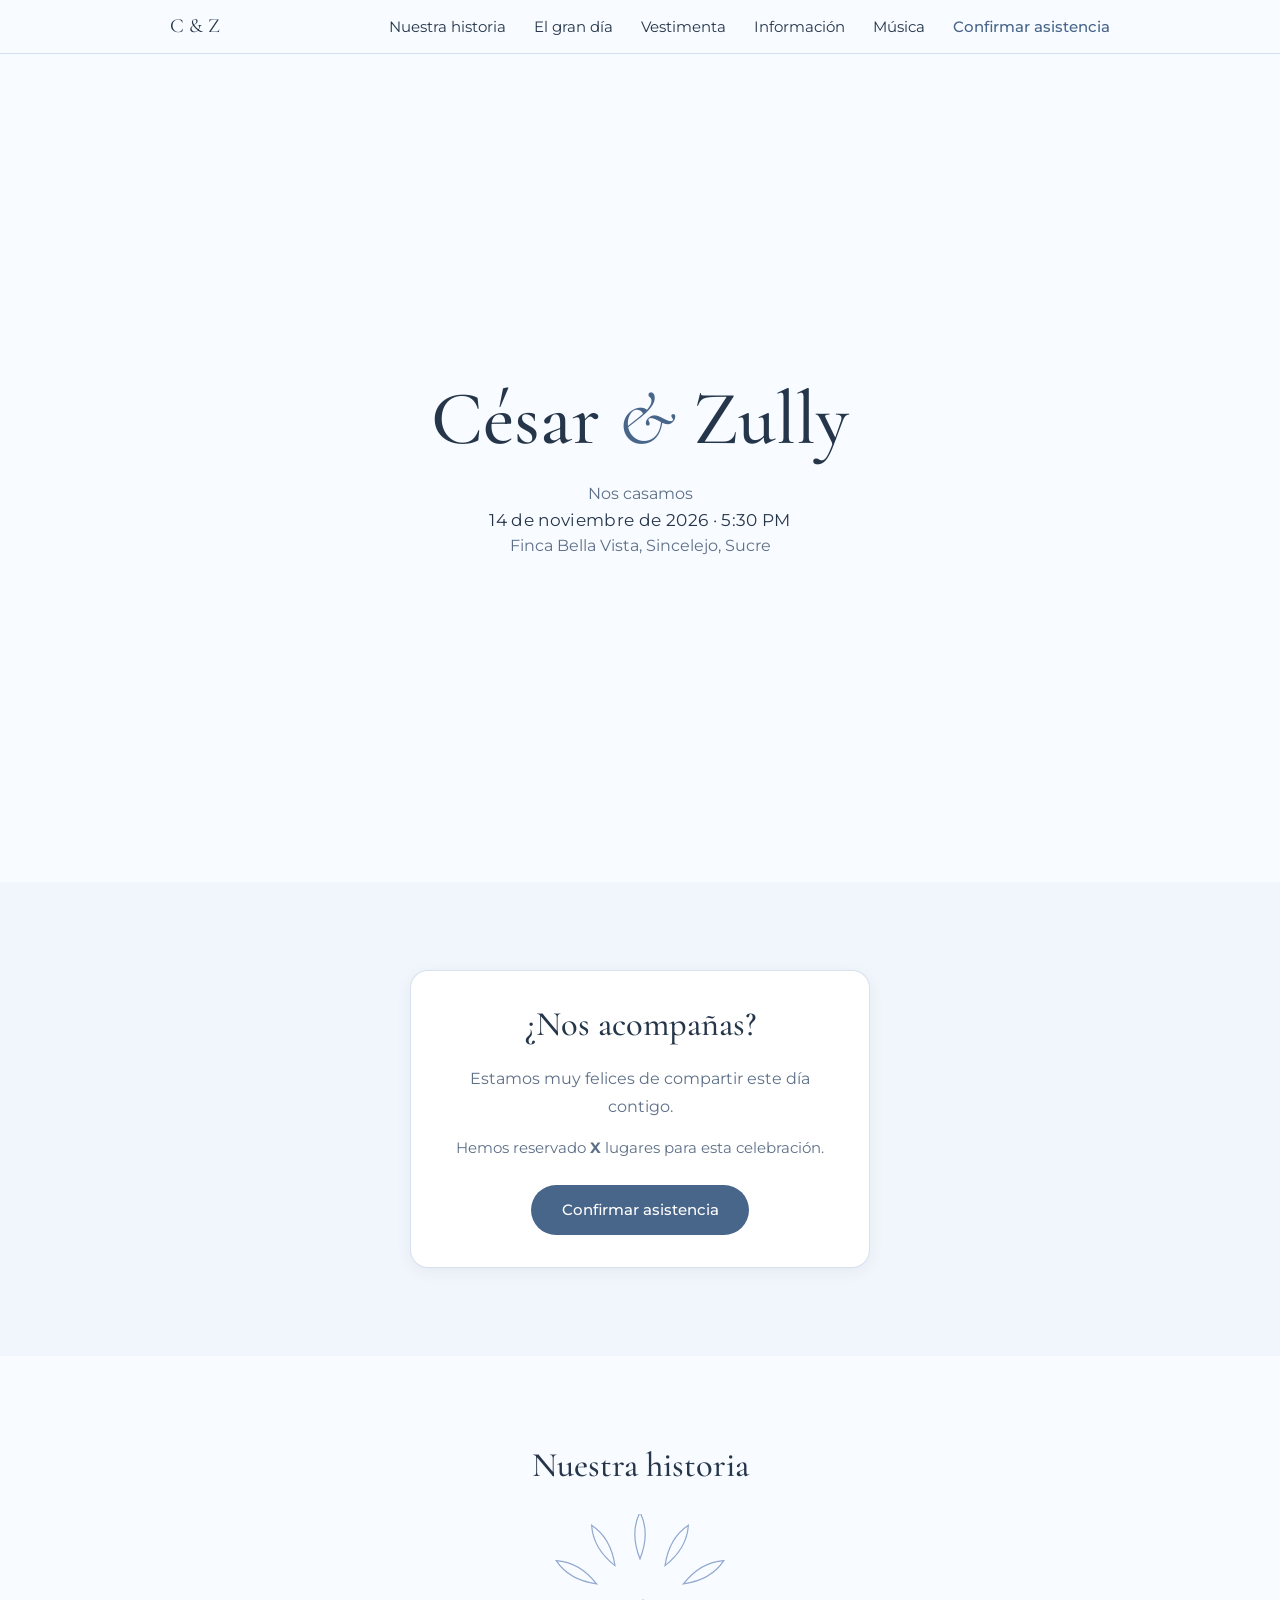
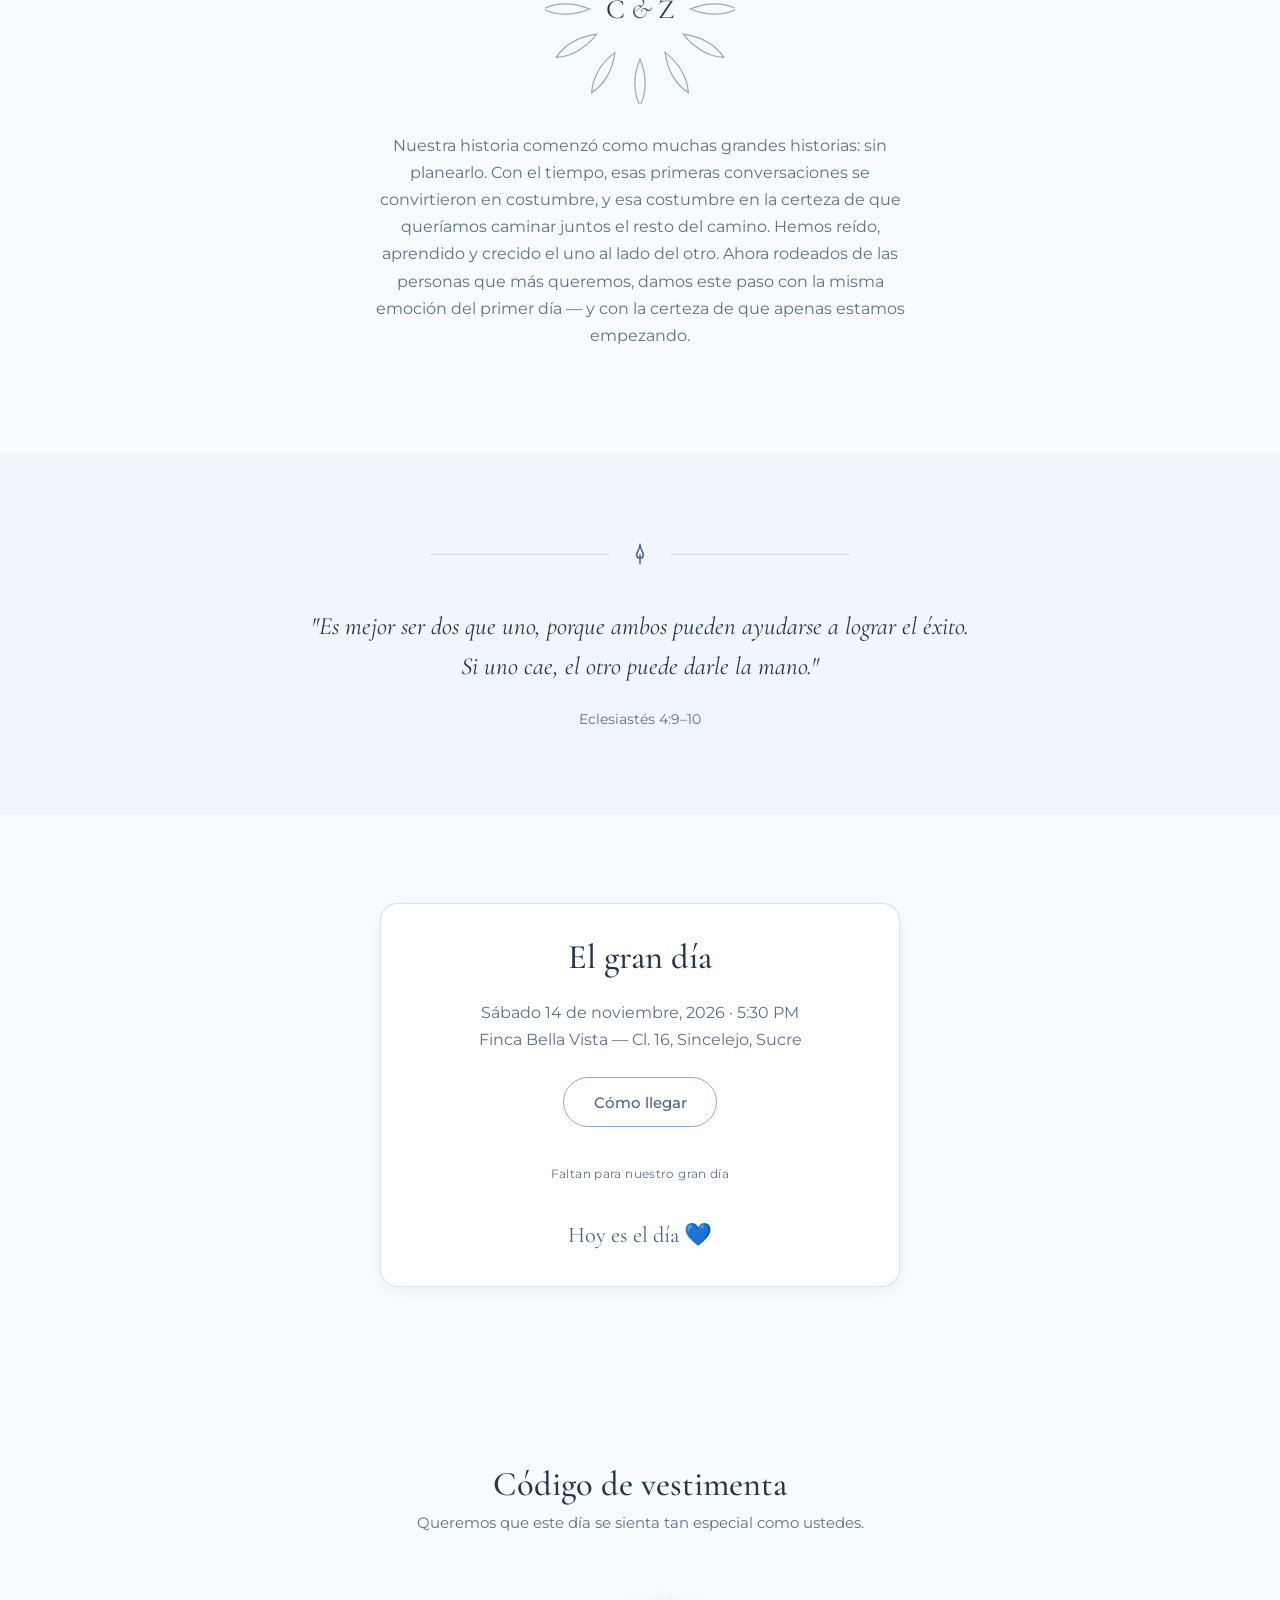
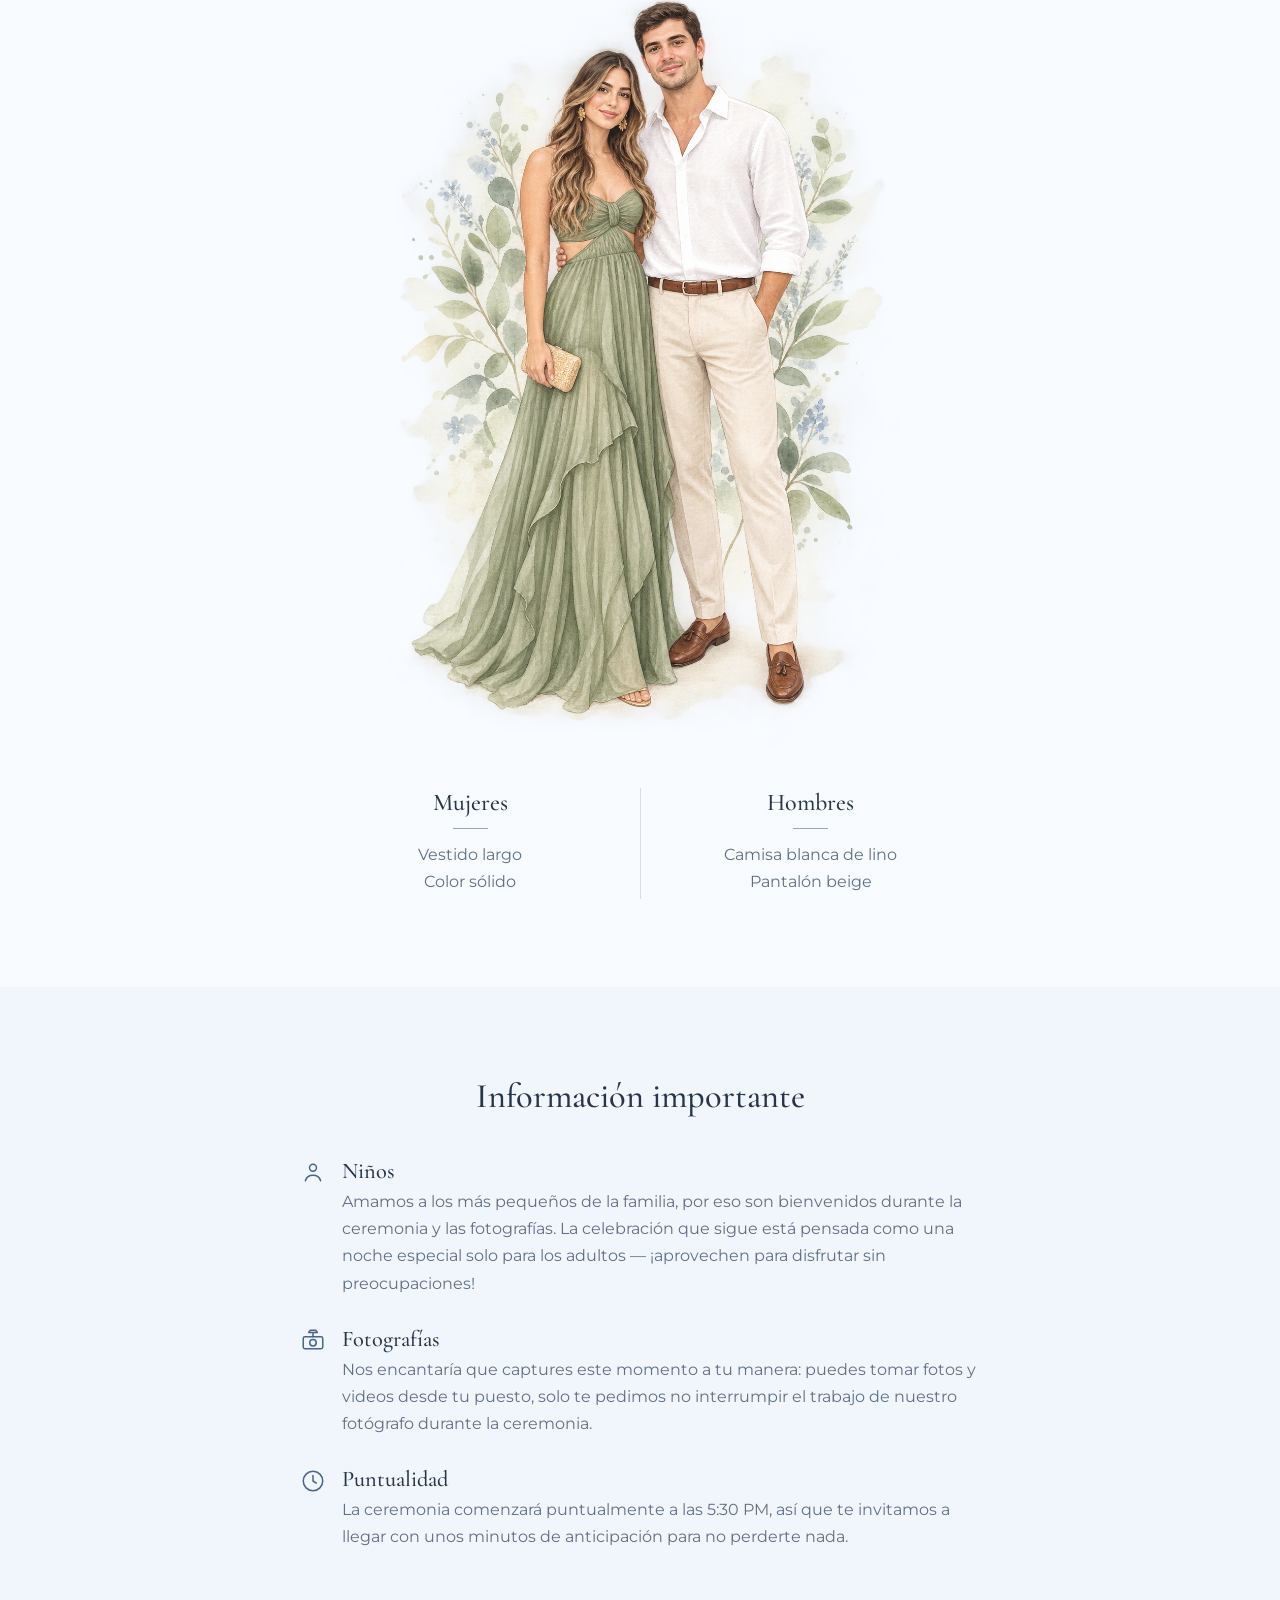
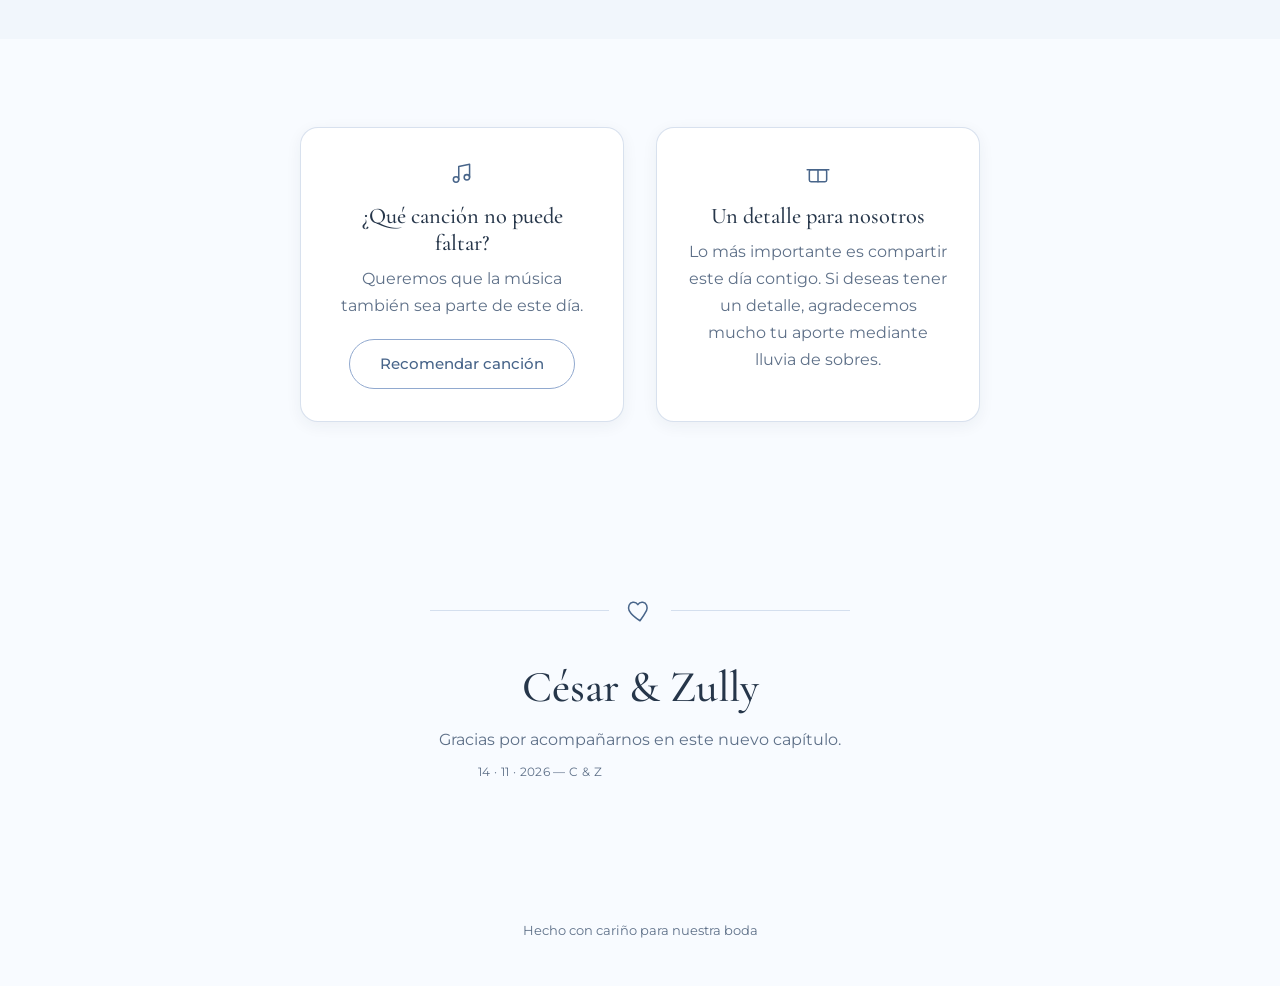
==== index.html @ f97b85f1 "Publica invitación de matrimonio" ====
<!DOCTYPE html>
<html lang="es">
<head>
<meta charset="UTF-8">
<meta name="viewport" content="width=device-width, initial-scale=1.0">
<title>César & Zully — Nuestra boda</title>
<meta name="description" content="Acompáñanos a celebrar nuestra boda el 14 de noviembre de 2026.">
<link rel="preconnect" href="https://fonts.googleapis.com">
<link rel="preconnect" href="https://fonts.gstatic.com" crossorigin>
<link href="https://fonts.googleapis.com/css2?family=Cormorant+Garamond:ital,wght@0,400;0,500;0,600;1,400;1,500&family=Montserrat:wght@300;400;500;600&display=swap" rel="stylesheet">
<style>
/* ============================================
   TOKENS Y COMPONENTES BASE
   (idéntico a css/styles.css del Design System)
   ============================================ */
:root {
  --blue-primary: #91A9CF;
  --blue-light: #A1D2FA;
  --blue-soft: #BAD5F2;
  --background: #F8FBFF;
  --background-alt: #F1F6FC;
  --text-primary: #26364A;
  --text-secondary: #5E7088;
  --white: #FFFFFF;
  --border: rgba(145, 169, 207, 0.35);
  --blue-deep: #48658A;
  --blue-deep-hover: #395171;
  --shadow: 0 10px 30px rgba(38, 54, 74, 0.10);
  --shadow-soft: 0 4px 16px rgba(38, 54, 74, 0.06);
  --radius: 18px;
  --radius-pill: 999px;
  --font-title: "Cormorant Garamond", serif;
  --font-body: "Montserrat", sans-serif;
}

* { box-sizing: border-box; }
html { scroll-behavior: smooth; }
body {
  margin: 0;
  font-family: var(--font-body);
  color: var(--text-primary);
  background: var(--background);
  -webkit-font-smoothing: antialiased;
}

.display-xl {
  font-family: var(--font-title);
  font-weight: 500;
  font-size: clamp(2.75rem, 9vw, 4.75rem);
  line-height: 1.05;
  margin: 0;
}
.display-xl em { font-style: italic; font-weight: 400; color: var(--blue-deep); }

h1, h2, h3 { font-family: var(--font-title); font-weight: 500; color: var(--text-primary); margin: 0 0 0.6em; }
h2 { font-size: clamp(1.6rem, 4vw, 2.15rem); }
h3 { font-size: clamp(1.15rem, 2.5vw, 1.4rem); margin-bottom: 0.4em; }

p { line-height: 1.7; color: var(--text-secondary); max-width: 60ch; }
.center p { margin-left: auto; margin-right: auto; }

.quote { font-family: var(--font-title); font-style: italic; font-size: clamp(1.2rem, 3.4vw, 1.55rem); color: var(--text-primary); line-height: 1.6; }
.label-small { font-family: var(--font-body); font-size: 0.78rem; letter-spacing: 0.03em; color: var(--text-secondary); }

.btn { display: inline-flex; align-items: center; gap: 0.5rem; font-family: var(--font-body); font-weight: 500; font-size: 0.95rem; padding: 0.9rem 1.85rem; border-radius: var(--radius-pill); border: 1px solid transparent; cursor: pointer; text-decoration: none; transition: background .25s ease, color .25s ease, border-color .25s ease, transform .15s ease; }
.btn:active { transform: scale(0.98); }
.btn:focus-visible { outline: 2px solid var(--blue-deep); outline-offset: 3px; }
.btn-primary { background: var(--blue-deep); color: var(--white); }
.btn-primary:hover { background: var(--blue-deep-hover); }
.btn-secondary { background: transparent; color: var(--blue-deep); border-color: var(--blue-primary); }
.btn-secondary:hover { background: var(--background-alt); }
.btn-ghost { background: none; color: var(--text-primary); padding: 0.4rem 0; border-radius: 0; border-bottom: 1px solid var(--border); }
.btn-ghost:hover { border-color: var(--blue-deep); color: var(--blue-deep); }

.card { background: var(--white); border: 1px solid var(--border); border-radius: var(--radius); box-shadow: var(--shadow-soft); padding: 2rem; }

.divider { display: flex; align-items: center; justify-content: center; gap: 1.1rem; margin: 0 auto 2.5rem; color: var(--blue-primary); max-width: 420px; }
.divider::before, .divider::after { content: ""; flex: 1; height: 1px; background: var(--border); }

.icon { width: 26px; height: 26px; stroke: var(--blue-deep); fill: none; stroke-width: 1.4; stroke-linecap: round; stroke-linejoin: round; }

.reveal { opacity: 0; transform: translateY(24px); transition: opacity 0.8s ease, transform 0.8s ease; }
.reveal.visible { opacity: 1; transform: none; }
@media (prefers-reduced-motion: reduce) {
  *, *::before, *::after { animation-duration: 0.01ms !important; transition-duration: 0.01ms !important; }
}

/* ============================================
   LAYOUT GENERAL
   ============================================ */
section { padding: 5.5rem 1.5rem; }
.section-inner { max-width: 680px; margin: 0 auto; }
.center { text-align: center; }
@media (max-width: 600px) {
  section { padding: 3.75rem 1.25rem; }
}
@media (max-width: 859px) {
  body { padding-bottom: 5.25rem; } /* deja espacio para el botón flotante */
}

.placeholder-note {
  display: inline-block;
  margin-top: 1rem;
  font-size: 0.78rem;
  color: var(--blue-deep);
  background: var(--background-alt);
  border: 1px dashed var(--blue-primary);
  border-radius: 8px;
  padding: 0.35rem 0.7rem;
}

/* ============================================
   HEADER / NAV
   ============================================ */
header {
  position: sticky; top: 0; z-index: 50;
  background: rgba(248, 251, 255, 0.88);
  backdrop-filter: blur(8px);
  border-bottom: 1px solid var(--border);
}
.nav-inner {
  max-width: 980px; margin: 0 auto; position: relative;
  display: flex; align-items: center; justify-content: space-between;
  padding: 0.9rem 1.25rem;
}
.nav-brand { font-family: var(--font-title); font-size: 1.25rem; color: var(--text-primary); text-decoration: none; }
.nav-toggle {
  display: inline-flex; background: none; border: none; cursor: pointer;
  padding: 0.4rem; color: var(--text-primary);
}
.nav-toggle svg { width: 24px; height: 24px; }
.nav-links {
  display: none; list-style: none; margin: 0; padding: 1.25rem;
  position: absolute; top: 100%; left: 0; right: 0;
  background: var(--white); border-bottom: 1px solid var(--border); box-shadow: var(--shadow);
  flex-direction: column; gap: 1rem;
}
.nav-links.open { display: flex; }
.nav-links a { color: var(--text-primary); text-decoration: none; font-size: 0.95rem; }
.nav-links a:hover { color: var(--blue-deep); }
.nav-links .nav-rsvp { color: var(--blue-deep); font-weight: 500; }

@media (min-width: 860px) {
  .nav-toggle { display: none; }
  .nav-links {
    display: flex; flex-direction: row; position: static; background: none;
    border: none; box-shadow: none; padding: 0; gap: 1.75rem; align-items: center;
  }
}

/* Botón RSVP flotante — solo móvil */
.floating-rsvp {
  position: fixed; left: 50%; bottom: 1.1rem; transform: translateX(-50%);
  background: var(--blue-deep); color: var(--white); text-decoration: none;
  padding: 0.85rem 1.5rem; border-radius: var(--radius-pill);
  font-size: 0.9rem; font-weight: 500; box-shadow: var(--shadow); z-index: 40;
  white-space: nowrap;
}
@media (min-width: 860px) { .floating-rsvp { display: none; } }

/* ============================================
   01 — HERO
   ============================================ */
#hero {
  min-height: 92svh; display: flex; flex-direction: column;
  align-items: center; justify-content: center; text-align: center; gap: 1.5rem;
}
#hero .hero-meta { display: flex; flex-direction: column; gap: 0.4rem; color: var(--text-secondary); }
#hero .hero-date { font-size: 1.05rem; color: var(--text-primary); letter-spacing: 0.02em; }

/* ============================================
   02 — RSVP
   ============================================ */
#rsvp { background: var(--background-alt); text-align: center; }
#rsvp .card { max-width: 460px; margin: 0 auto; }
#rsvp .seats { font-size: 0.92rem; margin-bottom: 1.5rem; }

/* ============================================
   03 — HISTORIA + VERSÍCULO
   ============================================ */
.historia-center { text-align: center; max-width: 560px; margin: 0 auto; }
.wreath { width: 190px; height: 190px; margin: 0 auto 1.75rem; display: block; }
.wreath path { fill: none; stroke: var(--blue-primary); stroke-width: 1.4; stroke-linecap: round; }
.wreath-initials { font-family: var(--font-title); font-size: 32px; }
.photo-placeholder {
  border: 1px dashed var(--blue-primary); border-radius: var(--radius);
  aspect-ratio: 4 / 5; display: flex; align-items: center; justify-content: center;
  color: var(--text-secondary); font-size: 0.85rem; text-align: center;
  padding: 1.25rem; background: var(--background-alt);
}
#versiculo { text-align: center; background: var(--background-alt); }
#versiculo cite { display: block; margin-top: 1rem; font-style: normal; font-size: 0.85rem; color: var(--text-secondary); }

/* ============================================
   04 — EL GRAN DÍA + COUNTDOWN
   ============================================ */
#gran-dia .card { max-width: 520px; margin: 0 auto; text-align: center; }
#gran-dia .lugar { margin: 0.75rem 0 1.5rem; }
.countdown { display: flex; justify-content: center; gap: 1.1rem; margin-top: 2rem; flex-wrap: wrap; }
.countdown div { display: flex; flex-direction: column; align-items: center; min-width: 58px; }
.countdown .num { font-family: var(--font-title); font-size: 2rem; color: var(--blue-deep); }
.countdown .unit { font-size: 0.68rem; letter-spacing: 0.05em; color: var(--text-secondary); margin-top: 0.15rem; }

/* ================================
   CÓDIGO DE VESTIMENTA
================================ */

.dress-intro {
  max-width: 600px;
  margin: -1rem auto 2rem;
  text-align: center;
  color: var(--text-secondary);
  font-size: 0.95rem;
}

/* Ilustración de la pareja */
.dress-illustration {
  width: 100%;
  max-width: 520px;
  margin: 0 auto 2.5rem;
  text-align: center;
}

.dress-illustration img {
  display: block;
  width: 100%;
  height: auto;
  margin: 0 auto;
}

/* Información de vestimenta */
.dress-grid {
  display: grid;
  grid-template-columns: 1fr 1fr;
  gap: 0;
  max-width: 700px;
  margin: 0 auto;
  text-align: center;
}

.dress-col {
  padding: 0 2rem;
}

.dress-col + .dress-col {
  border-left: 1px solid var(--border);
}

.dress-col h3 {
  margin: 0 0 1rem;
  font-family: var(--font-title);
  font-size: 1.5rem;
  color: var(--text-primary);
}

.dress-col ul {
  list-style: none;
  padding: 0;
  margin: 0;
  color: var(--text-secondary);
}

.dress-col li {
  margin-bottom: 0.5rem;
}

/* Línea decorativa debajo del título */
.dress-col h3::after {
  content: "";
  display: block;
  width: 35px;
  height: 1px;
  background: var(--blue-primary);
  margin: 0.7rem auto 1rem;
}

/* Mobile */
@media (max-width: 599px) {

  .dress-intro {
    font-size: 0.9rem;
    margin-bottom: 1.5rem;
  }

  .dress-illustration {
    width: 75%;
    max-width: 300px;
    margin: 0 auto 2rem;
  }

  .dress-grid {
    grid-template-columns: 1fr;
    gap: 2rem;
  }

  .dress-col {
    padding: 0;
  }

  .dress-col + .dress-col {
    border-left: none;
    border-top: 1px solid var(--border);
    padding-top: 2rem;
  }

}

/* ============================================
   06 — INFORMACIÓN IMPORTANTE
   ============================================ */
.info-list { display: flex; flex-direction: column; gap: 1.75rem; }
.info-item { display: flex; gap: 1rem; align-items: flex-start; text-align: left; }
.info-item .icon { flex-shrink: 0; margin-top: 0.15rem; }
.info-item h3 { margin-bottom: 0.25rem; }
.info-item p { margin: 0; }

/* ============================================
   07 — MÚSICA + LLUVIA DE SOBRES
   ============================================ */
.split { display: grid; gap: 2rem; }
@media (min-width: 700px) { .split { grid-template-columns: 1fr 1fr; } }
.split .card { height: 100%; text-align: center; }

/* ============================================
   08 — MOMENTOS + CIERRE
   ============================================ */
.gallery-grid { display: grid; grid-template-columns: repeat(2, 1fr); gap: 1rem; margin-bottom: 2.5rem; }
.gallery-grid .photo-placeholder { aspect-ratio: 1; }
.closing { text-align: center; }
.closing .display-xl { font-size: clamp(2rem, 7vw, 2.75rem); margin-bottom: 0.75rem; }

footer {
  text-align: center; padding: 2.5rem 1.5rem 3rem;
  color: var(--text-secondary); font-size: 0.8rem;
}
</style>
</head>
<body>

<header>
  <div class="nav-inner">
    <a href="#hero" class="nav-brand">C &amp; Z</a>
    <button class="nav-toggle" id="navToggle" aria-label="Abrir menú" aria-expanded="false" aria-controls="navLinks">
      <svg viewBox="0 0 24 24" fill="none" stroke="currentColor" stroke-width="1.6" stroke-linecap="round"><path d="M4 7h16M4 12h16M4 17h16"/></svg>
    </button>
    <ul class="nav-links" id="navLinks">
      <li><a href="#historia">Nuestra historia</a></li>
      <li><a href="#gran-dia">El gran día</a></li>
      <li><a href="#vestimenta">Vestimenta</a></li>
      <li><a href="#informacion">Información</a></li>
      <li><a href="#musica">Música</a></li>
      <li><a href="#rsvp" class="nav-rsvp">Confirmar asistencia</a></li>
    </ul>
  </div>
</header>

<main>

  <!-- 01 — HERO -->
  <section id="hero" class="reveal">
    <span class="display-xl">César <em>&amp;</em> Zully</span>
    <div class="hero-meta">
      <span>Nos casamos</span>
      <span class="hero-date">14 de noviembre de 2026 · 5:30 PM</span>
      <span>Finca Bella Vista, Sincelejo, Sucre</span>
    </div>
  </section>

  <!-- 02 — RSVP -->
  <section id="rsvp" class="reveal">
    <div class="section-inner card">
      <h2>¿Nos acompañas?</h2>
      <p class="center" style="margin:0 auto 1rem;">Estamos muy felices de compartir este día contigo.</p>
      <p class="seats">Hemos reservado <strong>X</strong> lugares para esta celebración.</p>
      <a href="https://docs.google.com/forms/d/e/1FAIpQLSfNix8wa4HY1BFsxWDJkT_h3bRk5N0mOSIoMMk3ZN9TSIPFig/viewform?usp=publish-editor" class="btn btn-primary">Confirmar asistencia</a>
      <!-- <div><span class="placeholder-note">Placeholder — se conecta al Google Form en la Entrega 3</span></div> -->
    </div>
  </section>

  <!-- 03 — NUESTRA HISTORIA -->
  <section id="historia" class="reveal">
    <div class="section-inner historia-center">
      <h2 class="center" style="margin-bottom:1.75rem;">Nuestra historia</h2>
      <svg class="wreath" viewBox="0 0 220 220" aria-hidden="true">
        <g transform="translate(110,110)">
          <g transform="rotate(0)"><path d="M0,-58 C8,-78 8,-96 0,-112 C-8,-96 -8,-78 0,-58 Z"/></g>
          <g transform="rotate(30)"><path d="M0,-58 C8,-78 8,-96 0,-112 C-8,-96 -8,-78 0,-58 Z"/></g>
          <g transform="rotate(60)"><path d="M0,-58 C8,-78 8,-96 0,-112 C-8,-96 -8,-78 0,-58 Z"/></g>
          <g transform="rotate(90)"><path d="M0,-58 C8,-78 8,-96 0,-112 C-8,-96 -8,-78 0,-58 Z"/></g>
          <g transform="rotate(120)"><path d="M0,-58 C8,-78 8,-96 0,-112 C-8,-96 -8,-78 0,-58 Z"/></g>
          <g transform="rotate(150)"><path d="M0,-58 C8,-78 8,-96 0,-112 C-8,-96 -8,-78 0,-58 Z"/></g>
          <g transform="rotate(180)"><path d="M0,-58 C8,-78 8,-96 0,-112 C-8,-96 -8,-78 0,-58 Z"/></g>
          <g transform="rotate(210)"><path d="M0,-58 C8,-78 8,-96 0,-112 C-8,-96 -8,-78 0,-58 Z"/></g>
          <g transform="rotate(240)"><path d="M0,-58 C8,-78 8,-96 0,-112 C-8,-96 -8,-78 0,-58 Z"/></g>
          <g transform="rotate(270)"><path d="M0,-58 C8,-78 8,-96 0,-112 C-8,-96 -8,-78 0,-58 Z"/></g>
          <g transform="rotate(300)"><path d="M0,-58 C8,-78 8,-96 0,-112 C-8,-96 -8,-78 0,-58 Z"/></g>
          <g transform="rotate(330)"><path d="M0,-58 C8,-78 8,-96 0,-112 C-8,-96 -8,-78 0,-58 Z"/></g>
        </g>
        <text x="110" y="120" text-anchor="middle" class="wreath-initials">
          <tspan fill="var(--text-primary)">C </tspan><tspan font-style="italic" fill="var(--blue-deep)">&amp;</tspan><tspan fill="var(--text-primary)"> Z</tspan>
        </text>
      </svg>
      <p class="center">
        Nuestra historia comenzó como muchas grandes historias: sin planearlo. Con el tiempo,
        esas primeras conversaciones se convirtieron en costumbre, y esa costumbre en la certeza
        de que queríamos caminar juntos el resto del camino. Hemos reído, aprendido y crecido el
        uno al lado del otro. Ahora rodeados de las
        personas que más queremos, damos este paso con la misma emoción del primer día — y con
        la certeza de que apenas estamos empezando.
      </p>
    </div>
  </section>

  <!-- VERSÍCULO -->
  <section id="versiculo" class="reveal">
    <div class="section-inner center">
      <div class="divider">
        <svg width="20" height="20" viewBox="0 0 24 24" class="icon"><path d="M12 3c0 5-3 6-3 10a3 3 0 0 0 6 0c0-4-3-5-3-10Z"/><path d="M12 13v8"/></svg>
      </div>
      <p class="quote">
        "Es mejor ser dos que uno, porque ambos pueden ayudarse a lograr el éxito.
        Si uno cae, el otro puede darle la mano."
      </p>
      <cite>Eclesiastés 4:9–10</cite>
    </div>
  </section>

  <!-- 04 — EL GRAN DÍA + COUNTDOWN -->
  <section id="gran-dia" class="reveal">
    <div class="section-inner card">
      <h2>El gran día</h2>
      <p class="lugar">
        Sábado 14 de noviembre, 2026 · 5:30 PM<br>
        Finca Bella Vista — Cl. 16, Sincelejo, Sucre
      </p>
      <a href="https://maps.app.goo.gl/cRdWnBXuR9BAx29m9" class="btn btn-secondary">Cómo llegar</a>

      <p class="label-small" style="margin-top:2.25rem;">Faltan para nuestro gran día</p>
      <div class="countdown" id="countdown">
        <div><span class="num" id="cd-dias">00</span><span class="unit">Días</span></div>
        <div><span class="num" id="cd-horas">00</span><span class="unit">Horas</span></div>
        <div><span class="num" id="cd-min">00</span><span class="unit">Min</span></div>
        <div><span class="num" id="cd-seg">00</span><span class="unit">Seg</span></div>
      </div>
    </div>
  </section>

  <!-- 05 — CÓDIGO DE VESTIMENTA -->
  <section id="vestimenta" class="reveal">
    <div class="section-inner">

      <h2 class="center">Código de vestimenta</h2>

      <p class="dress-intro">
        Queremos que este día se sienta tan especial como ustedes.
      </p>

      <!-- Ilustración de la pareja -->
      <div class="dress-illustration">
        <img
          src="assets/imagenes/ImageDressCode.png"
          alt="Ilustración de una pareja con el código de vestimenta de la boda"
          loading="lazy"
        >
      </div>

      <!-- Código de vestimenta -->
      <div class="dress-grid">

        <div class="dress-col">
          <h3>Mujeres</h3>
          <ul>
            <li>Vestido largo</li>
            <li>Color sólido</li>
          </ul>
        </div>

        <div class="dress-col">
          <h3>Hombres</h3>
          <ul>
            <li>Camisa blanca de lino</li>
            <li>Pantalón beige</li>
          </ul>
        </div>

      </div>

    </div>
  </section>

  <!-- 06 — INFORMACIÓN IMPORTANTE -->
  <section id="informacion" class="reveal" style="background:var(--background-alt);">
    <div class="section-inner">
      <h2 class="center" style="margin-bottom:2.5rem;">Información importante</h2>
      <div class="info-list">
        <div class="info-item">
          <svg class="icon" viewBox="0 0 24 24"><circle cx="12" cy="8" r="3.2"/><path d="M5 20c1-3.5 4-5 7-5s6 1.5 7 5"/></svg>
          <div>
            <h3>Niños</h3>
            <p>Amamos a los más pequeños de la familia, por eso son bienvenidos durante la ceremonia y las fotografías. La celebración que sigue está pensada como una noche especial solo para los adultos — ¡aprovechen para disfrutar sin preocupaciones!</p>
          </div>
        </div>
        <div class="info-item">
          <svg class="icon" viewBox="0 0 24 24"><rect x="3" y="9" width="18" height="11" rx="1.5"/><path d="M12 9V5m-4 0h8l-1.5-2h-5L8 5Z"/><circle cx="12" cy="14.5" r="3"/></svg>
          <div>
            <h3>Fotografías</h3>
            <p>Nos encantaría que captures este momento a tu manera: puedes tomar fotos y videos desde tu puesto, solo te pedimos no interrumpir el trabajo de nuestro fotógrafo durante la ceremonia.</p>
          </div>
        </div>
        <div class="info-item">
          <svg class="icon" viewBox="0 0 24 24"><circle cx="12" cy="12" r="9"/><path d="M12 7v5l3 2"/></svg>
          <div>
            <h3>Puntualidad</h3>
            <p>La ceremonia comenzará puntualmente a las 5:30 PM, así que te invitamos a llegar con unos minutos de anticipación para no perderte nada.</p>
          </div>
        </div>
      </div>
    </div>
  </section>

  <!-- 07 — MÚSICA + LLUVIA DE SOBRES -->
  <section id="musica" class="reveal">
    <div class="section-inner split">
      <div class="card">
        <svg class="icon" viewBox="0 0 24 24" style="margin-bottom:.75rem;"><path d="M9 18V6l10-2v12"/><circle cx="6.5" cy="18" r="2.5"/><circle cx="16.5" cy="16" r="2.5"/></svg>
        <h3>¿Qué canción no puede faltar?</h3>
        <p style="margin:0 auto 1.25rem;">Queremos que la música también sea parte de este día.</p>
        <a href="https://docs.google.com/forms/d/e/1FAIpQLSe_-us0DN_1ztZHdY3YI7yN1Ve05UmJ7LlWJDHdcIdP1-7qqw/viewform?usp=publish-editor" class="btn btn-secondary">Recomendar canción</a>
      </div>
      <div class="card">
        <svg class="icon" viewBox="0 0 24 24" style="margin-bottom:.75rem;"><rect x="4" y="9" width="16" height="11" rx="1.5"/><path d="M2 9h20M12 9v11"/></svg>
        <h3>Un detalle para nosotros</h3>
        <p style="margin:0 auto;">
          Lo más importante es compartir este día contigo. Si deseas tener un
          detalle, agradecemos mucho tu aporte mediante lluvia de sobres.
        </p>
      </div>
    </div>
  </section>

  <!-- 08 — MOMENTOS + CIERRE -->
  <section id="momentos" class="reveal">
    <div class="section-inner">
      <!-- <h2 class="center" style="margin-bottom:2rem;">Algunos momentos de nosotros</h2>
      <div class="gallery-grid">
        <div class="photo-placeholder">Foto / ilustración 1</div>
        <div class="photo-placeholder">Foto / ilustración 2</div>
      </div> -->
      <div class="divider">
        <svg width="20" height="20" viewBox="0 0 24 24" class="icon"><path d="M12 21s-7.5-4.6-10-9.3C.6 8.1 2 4.5 5.4 4c2-.3 3.7.7 4.6 2.2C10.9 4.7 12.6 3.7 14.6 4c3.4.5 4.8 4.1 3.4 7.7C15.5 16.4 12 21 12 21Z"/></svg>
      </div>
      <div class="closing">
        <span class="display-xl">César &amp; Zully</span>
        <p class="center" style="margin:1rem auto 0;">Gracias por acompañarnos en este nuevo capítulo.</p>
        <p class="label-small" style="margin-top:.5rem;">14 · 11 · 2026 — C &amp; Z</p>
      </div>
    </div>
  </section>

</main>

<footer>Hecho con cariño para nuestra boda</footer>

<a href="#rsvp" class="floating-rsvp">Confirmar asistencia</a>

<script>
  // Menú móvil
  const navToggle = document.getElementById('navToggle');
  const navLinks = document.getElementById('navLinks');
  navToggle.addEventListener('click', () => {
    const isOpen = navLinks.classList.toggle('open');
    navToggle.setAttribute('aria-expanded', isOpen);
  });
  navLinks.querySelectorAll('a').forEach(link => {
    link.addEventListener('click', () => {
      navLinks.classList.remove('open');
      navToggle.setAttribute('aria-expanded', 'false');
    });
  });

  // Animación de aparición
  const observer = new IntersectionObserver((entries) => {
    entries.forEach(entry => {
      if (entry.isIntersecting) {
        entry.target.classList.add('visible');
        observer.unobserve(entry.target);
      }
    });
  }, { threshold: 0.12 });
  document.querySelectorAll('.reveal').forEach(el => observer.observe(el));

  // Cuenta regresiva — 14 nov 2026, 5:30 PM
  const weddingDate = new Date('2026-11-14T17:30:00');
  function updateCountdown() {
    const now = new Date();
    const diff = weddingDate - now;
    const el = document.getElementById('countdown');
    if (diff <= 0) {
      el.innerHTML = '<p style="font-family:var(--font-title); font-size:1.4rem; color:var(--blue-deep); margin:0;">Hoy es el día 💙</p>';
      clearInterval(timer);
      return;
    }
    const dias = Math.floor(diff / (1000 * 60 * 60 * 24));
    const horas = Math.floor((diff / (1000 * 60 * 60)) % 24);
    const min = Math.floor((diff / (1000 * 60)) % 60);
    const seg = Math.floor((diff / 1000) % 60);
    document.getElementById('cd-dias').textContent = String(dias).padStart(2, '0');
    document.getElementById('cd-horas').textContent = String(horas).padStart(2, '0');
    document.getElementById('cd-min').textContent = String(min).padStart(2, '0');
    document.getElementById('cd-seg').textContent = String(seg).padStart(2, '0');
  }
  updateCountdown();
  const timer = setInterval(updateCountdown, 1000);
</script>

</body>
</html>
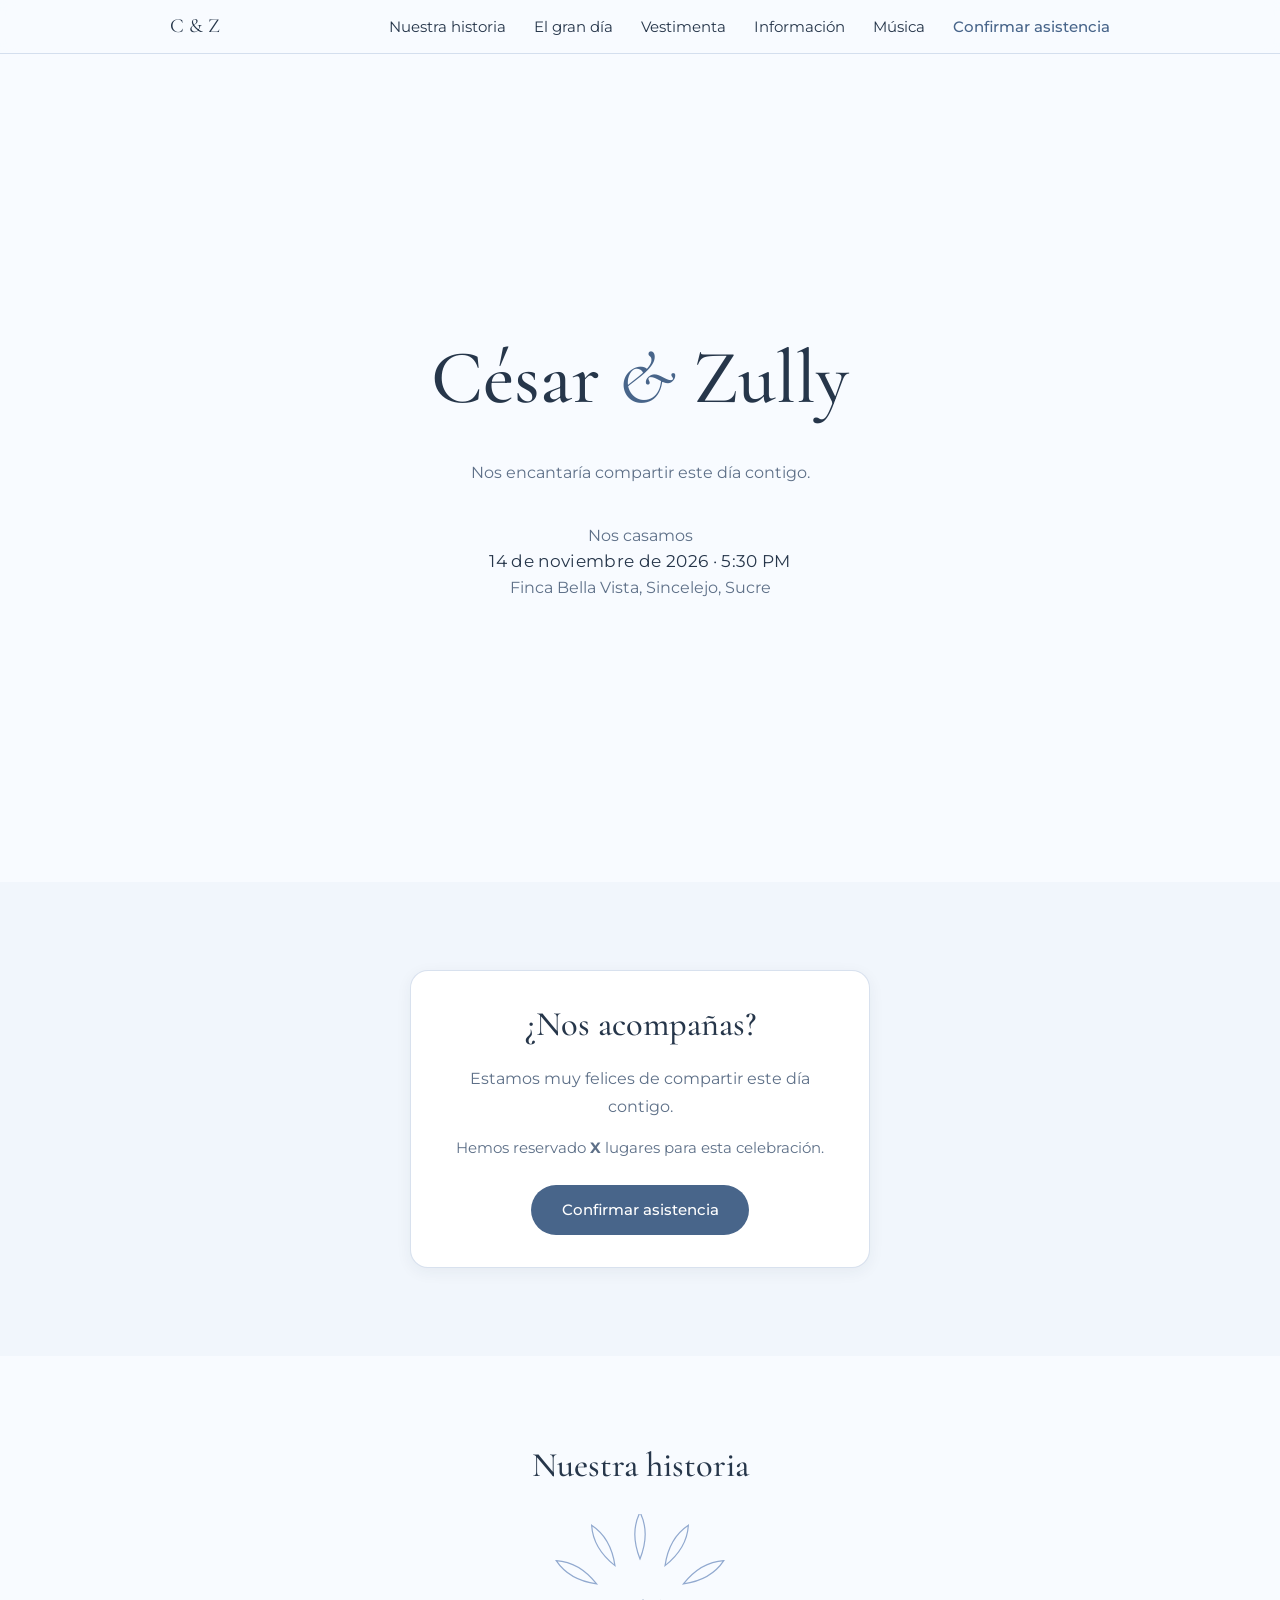
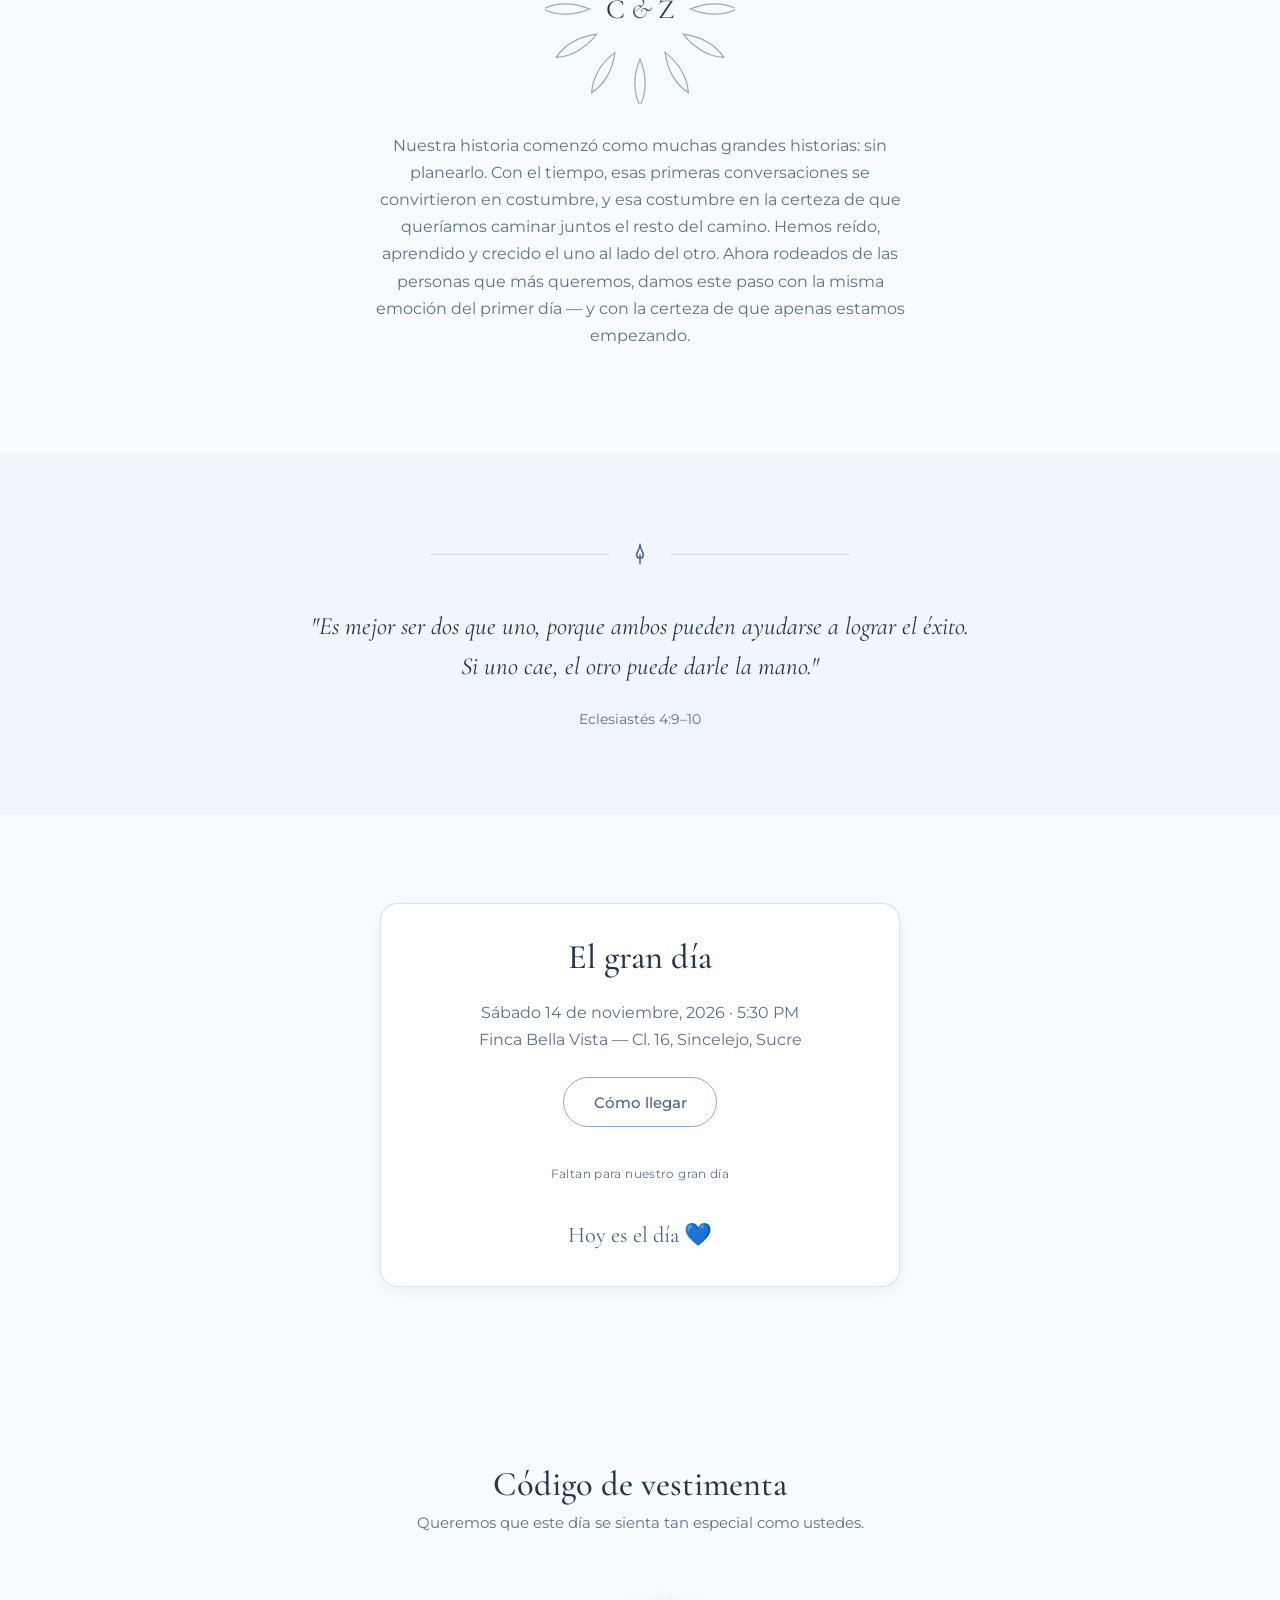
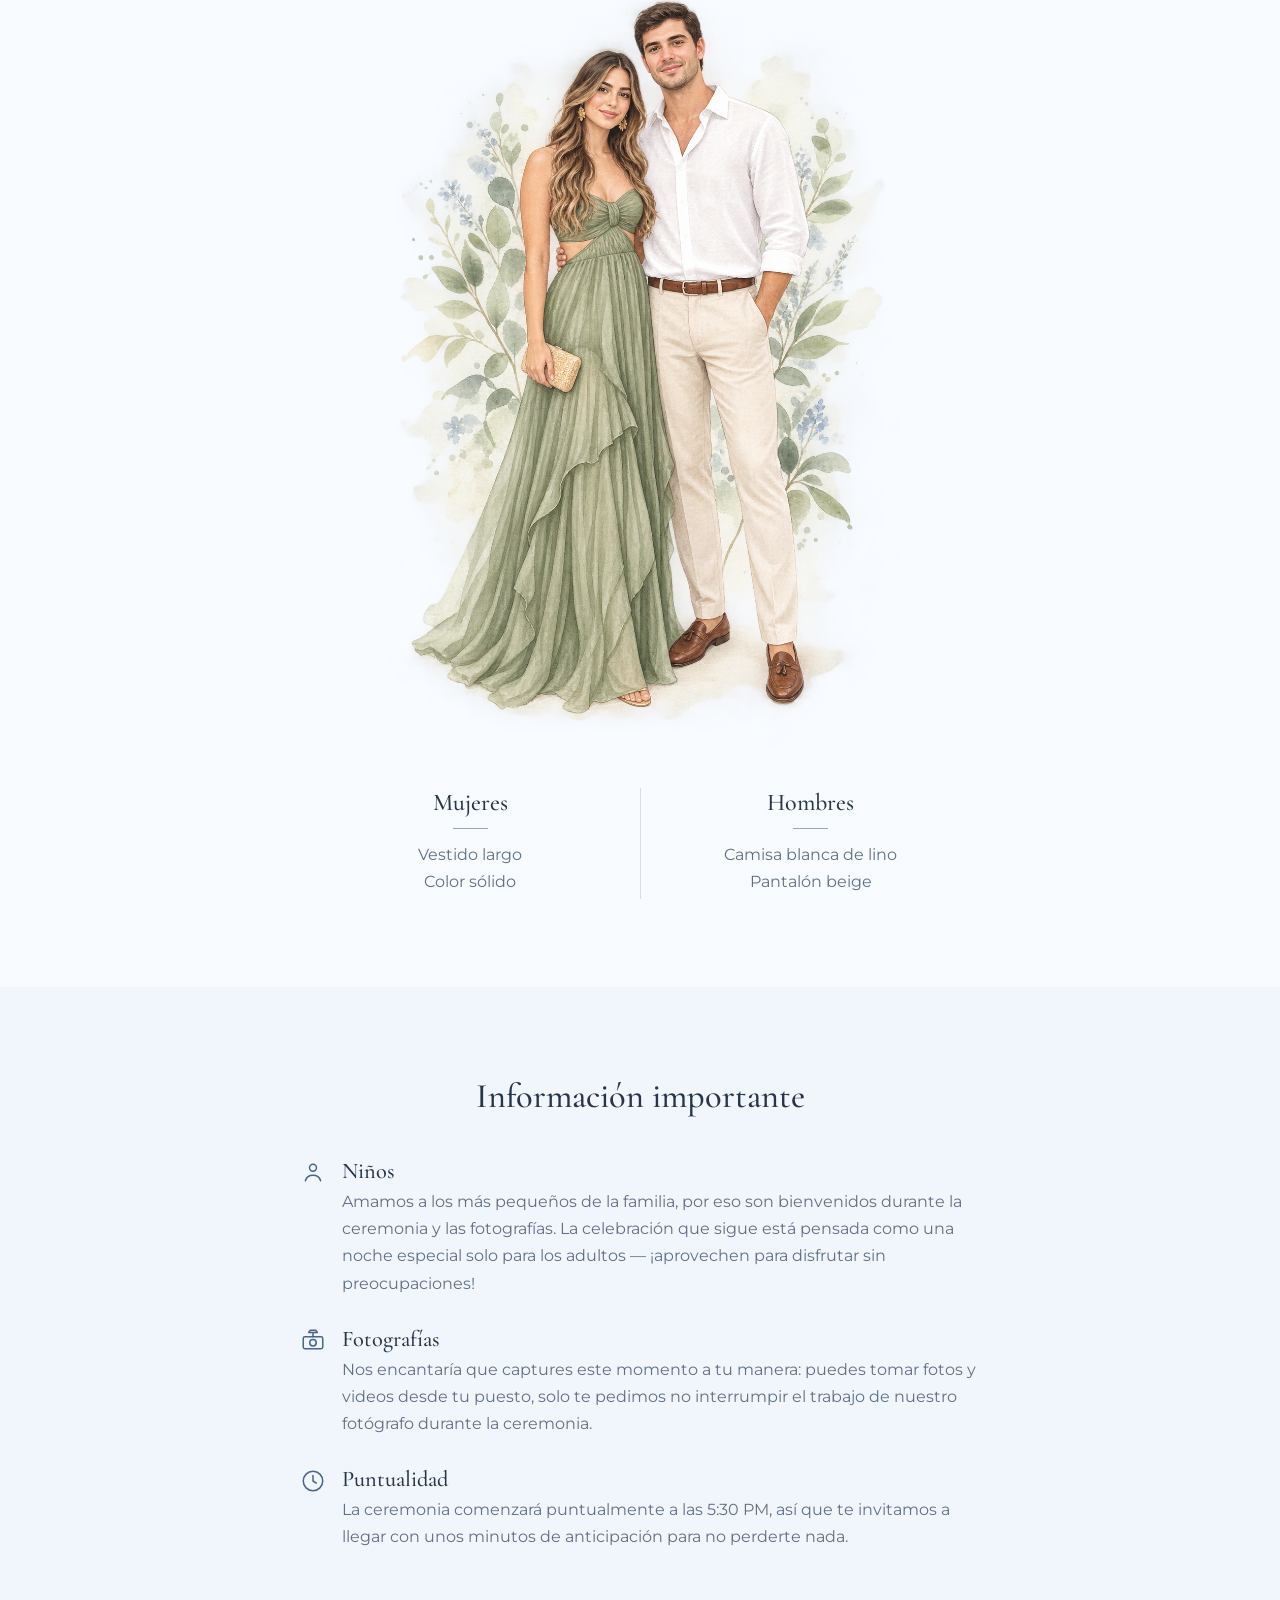
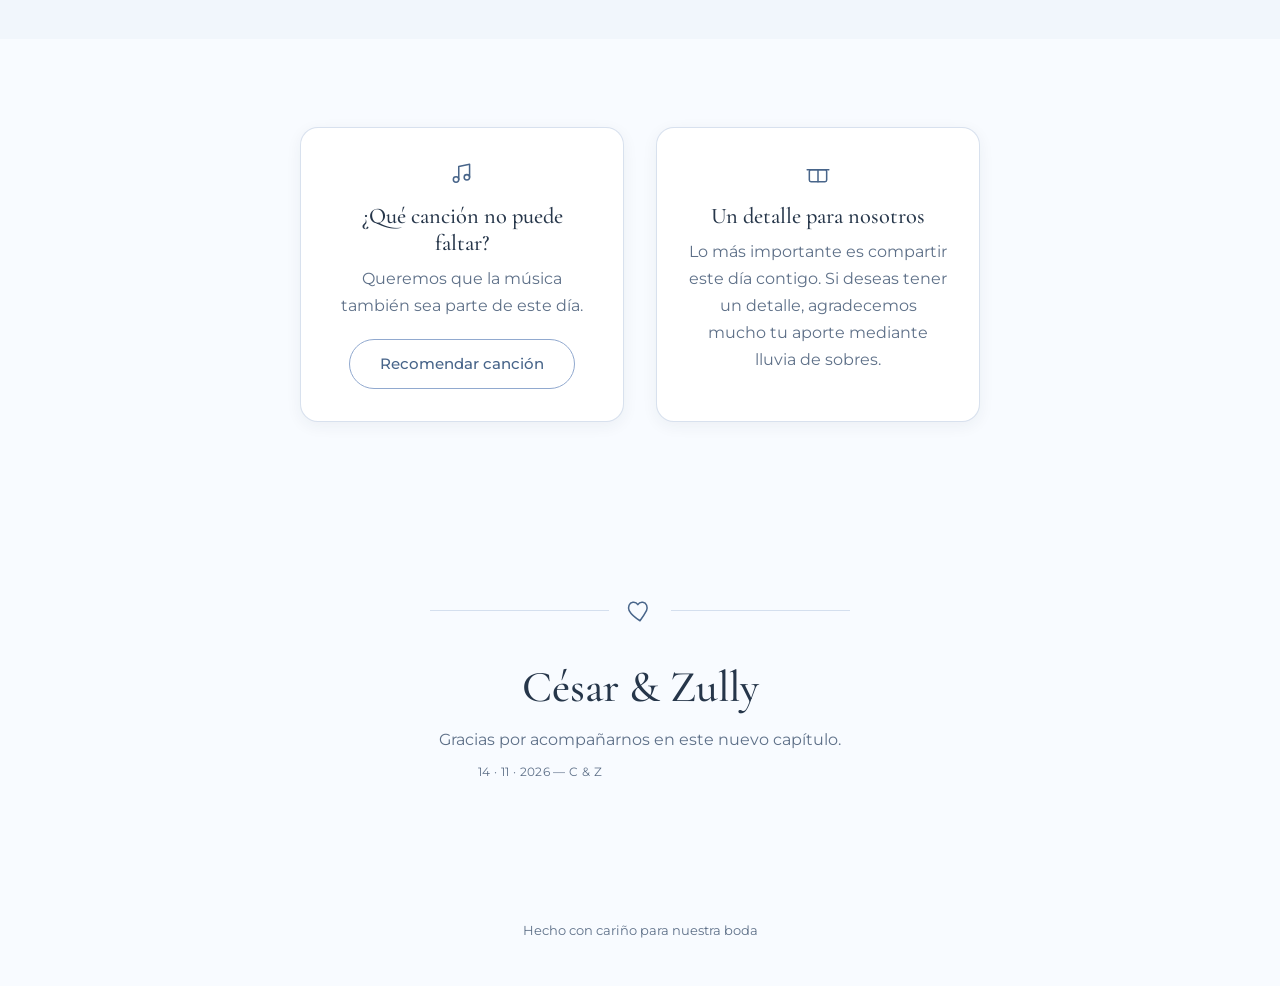
==== commit 11ce1db2: "actualizacion-invitacion" ====
--- a/index.html
+++ b/index.html
@@ -359,6 +359,7 @@
   <!-- 01 — HERO -->
   <section id="hero" class="reveal">
     <span class="display-xl">César <em>&amp;</em> Zully</span>
+    <p class="hero-greeting" id="heroGreeting">Nos encantaría compartir este día contigo.</p>
     <div class="hero-meta">
       <span>Nos casamos</span>
       <span class="hero-date">14 de noviembre de 2026 · 5:30 PM</span>
@@ -371,9 +372,8 @@
     <div class="section-inner card">
       <h2>¿Nos acompañas?</h2>
       <p class="center" style="margin:0 auto 1rem;">Estamos muy felices de compartir este día contigo.</p>
-      <p class="seats">Hemos reservado <strong>X</strong> lugares para esta celebración.</p>
-      <a href="https://docs.google.com/forms/d/e/1FAIpQLSfNix8wa4HY1BFsxWDJkT_h3bRk5N0mOSIoMMk3ZN9TSIPFig/viewform?usp=publish-editor" class="btn btn-primary">Confirmar asistencia</a>
-      <!-- <div><span class="placeholder-note">Placeholder — se conecta al Google Form en la Entrega 3</span></div> -->
+      <p class="seats" id="rsvpSeats">Hemos reservado <strong>X</strong> lugares para esta celebración.</p>
+      <a href="https://docs.google.com/forms/d/e/1FAIpQLSfNix8wa4HY1BFsxWDJkT_h3bRk5N0mOSIoMMk3ZN9TSIPFig/viewform?usp=publish-editor" class="btn btn-primary" id="rsvpButton">Confirmar asistencia</a>
     </div>
   </section>
 
@@ -611,6 +611,94 @@
   }
   updateCountdown();
   const timer = setInterval(updateCountdown, 1000);
+
+  // Personalización por invitado vía URL (?i=CODIGO)
+  // -------------------------------------------------
+  // 1. Agrega aquí cada invitado con su código único.
+  // 2. Comparte el link como: tu-dominio.com/?i=ABC123
+  const guests = {
+    "G00": { name: "César y Zully", seats: 2, greeting: "Familia Calderon Diaz, nos encantaría compartir este día con ustedes." },
+    "G01": { name: "Familia Diaz Lara", seats: 5, greeting: "Familia Diaz Lara, nos encantaría compartir este día con ustedes." },
+    "G02": { name: "Familia Monterroza Diaz", seats: 2, greeting: "Familia Monterroza Diaz, nos encantaría compartir este día con ustedes." },
+    "G03": { name: "Familia Rivero", seats: 3, greeting: "Familia Rivero, nos encantaría compartir este día con ustedes." },
+    "G04": { name: "Alvaro", seats: 1, greeting: "Alvaro, nos encantaría compartir este día contigo." },
+    "G05": { name: "Paula", seats: 2, greeting: "Paula, hemos reservado 2 cupos para ti." },
+    "G06": { name: "Abuelo", seats: 1, greeting: "Abuelo, nos encantaría compartir este día contigo." },
+    "G07": { name: "Familia Arrieta Armesto", seats: 2, greeting: "Familia Arrieta Armesto, nos encantaría compartir este día con ustedes." },
+    "G08": { name: "Familia Bandas Arrieta", seats: 2, greeting: "Familia Bandas Arrieta, nos encantaría compartir este día con ustedes." },
+    "G09": { name: "Paola", seats: 2, greeting: "Paola, hemos reservado 2 cupos para ti." },
+    "G10": { name: "Familia Arrieta Hernández", seats: 2, greeting: "Familia Arrieta Hernández, nos encantaría compartir este día con ustedes." },
+    "G11": { name: "Ana", seats: 1, greeting: "Ana, nos encantaría compartir este día contigo." },
+    "G12": { name: "Familia Madera Meza", seats: 3, greeting: "Familia Madera Meza, nos encantaría compartir este día con ustedes." },
+    "G13": { name: "Abuela Maria", seats: 1, greeting: "Abuela Maria, nos encantaría compartir este día contigo." },
+    "G14": { name: "Mirtha", seats: 2, greeting: "Mirtha, hemos reservado 2 cupos para ti." },
+    "G15": { name: "Ana", seats: 2, greeting: "Ana, hemos reservado 2 cupos para ti." },
+    "G16": { name: "Yoli", seats: 2, greeting: "Yoli, hemos reservado 2 cupos para ti." },
+    "G17": { name: "Luz Dary", seats: 2, greeting: "Luz Dary, hemos reservado 2 cupos para ti." },
+    "G18": { name: "Andrea", seats: 1, greeting: "Andrea, nos encantaría compartir este día contigo." },
+    "G19": { name: "Karolay", seats: 1, greeting: "Karolay, nos encantaría compartir este día contigo." },
+    "G20": { name: "Vanesa", seats: 1, greeting: "Vanesa, nos encantaría compartir este día contigo." },
+    "G21": { name: "Tania", seats: 1, greeting: "Tania, nos encantaría compartir este día contigo." },
+    "G22": { name: "Eliza", seats: 2, greeting: "Eliza, hemos reservado 2 cupos para ti." },
+    "G23": { name: "María Camila", seats: 2, greeting: "María Camila, hemos reservado 2 cupos para ti." },
+    "G24": { name: "Familia Jaraba Alvarez", seats: 2, greeting: "Familia Jaraba Alvarez, nos encantaría compartir este día con ustedes." },
+    "G25": { name: "Delcy", seats: 1, greeting: "Delcy, nos encantaría compartir este día contigo." },
+    "G26": { name: "Familia Jaraba Tuiran", seats: 3, greeting: "Familia Jaraba Tuiran, nos encantaría compartir este día con ustedes." },
+    "G27": { name: "Familia Jaraba Lopez", seats: 2, greeting: "Familia Jaraba Lopez, nos encantaría compartir este día con ustedes." },
+    "G28": { name: "Familia Calderon Orozco", seats: 4, greeting: "Familia Calderon Orozco, nos encantaría compartir este día con ustedes." },
+    "G29": { name: "Familia Dominguez Orozco", seats: 2, greeting: "Familia Dominguez Orozco, nos encantaría compartir este día con ustedes." },
+    "G30": { name: "Familia Orozco Martinez", seats: 3, greeting: "Familia Orozco Martinez, nos encantaría compartir este día con ustedes." },
+    "G31": { name: "Familia Orozco Calderon", seats: 4, greeting: "Familia Orozco Calderon, nos encantaría compartir este día con ustedes." },
+    "G32": { name: "Familia Mendez Calderon", seats: 3, greeting: "Familia Mendez Calderon, nos encantaría compartir este día con ustedes." },
+    "G33": { name: "Edinso", seats: 2, greeting: "Edinso, hemos reservado 2 cupos para ti." },
+    "G34": { name: "Leidy", seats: 2, greeting: "Leidy, hemos reservado 2 cupos para ustedes." },
+    "G35": { name: "Familia Garcia Orozco", seats: 3, greeting: "Familia Garcia Orozco, nos encantaría compartir este día con ustedes." },
+    "G36": { name: "Andrew", seats: 2, greeting: "Andrew, hemos reservado 2 cupos para ustedes." },
+    "G37": { name: "Kennit", seats: 1, greeting: "Kennit, nos encantaría compartir este día contigo." },
+    "G38": { name: "Leonardo", seats: 1, greeting: "Leonardo, nos encantaría compartir este día contigo." },
+    "G39": { name: "Marcela", seats: 1, greeting: "Marcela, nos encantaría compartir este día contigo." },
+    "G40": { name: "María Camila U", seats: 1, greeting: "María Camila, nos encantaría compartir este día contigo." },
+    "G41": { name: "María Paula", seats: 1, greeting: "María Paula, nos encantaría compartir este día contigo." },
+    "G42": { name: "Familia Herazo Lopez", seats: 3, greeting: "Familia Herazo Lopez, nos encantaría compartir este día con ustedes." },
+    "G43": { name: "Nestor", seats: 2, greeting: "Nestor, hemos reservado 2 cupos para ti." },
+    "G44": { name: "Guillermo Orozco", seats: 1, greeting: "Guillermo Orozco, nos encantaría compartir este día contigo." },
+    "G45": { name: "Familia Daza", seats: 3, greeting: "Familia Daza, nos encantaría compartir este día con ustedes." },
+    "G46": { name: "Tio Jarol", seats: 1, greeting: "Tio Jarol, nos encantaría compartir este día contigo." },
+    "G47": { name: "Familia Herazo", seats: 4, greeting: "Familia Herazo, nos encantaría compartir este día con ustedes." },
+    "G48": { name: "Emilse", seats: 2, greeting: "Emilse, hemos reservado 2 cupos para ti." },
+    "G49": { name: "Miriam Arrieta", seats: 1, greeting: "Miriam Arrieta, nos encantaría compartir este día contigo." },
+    "G50": { name: "Luz Dary Sola", seats: 2, greeting: "Luz Dary, hemos reservado 2 cupos para ti." },
+    "G51": { name: "Tony Sierra", seats: 1, greeting: "Tony Sierra, nos encantaría compartir este día contigo." },
+    "G52": { name: "Allison Puerta", seats: 1, greeting: "Allison Puerta, nos encantaría compartir este día contigo." },
+    "G53": { name: "Hilda Oyola", seats: 1, greeting: "Hilda Oyola, nos encantaría compartir este día contigo." },
+    "G54": { name: "Jose David", seats: 1, greeting: "Jose David, nos encantaría compartir este día contigo." }
+  };
+ 
+  // Cuando tengamos la URL real del Google Form, se arma aquí:
+  const RSVP_FORM_URL = "https://docs.google.com/forms/d/e/1FAIpQLSfNix8wa4HY1BFsxWDJkT_h3bRk5N0mOSIoMMk3ZN9TSIPFig/viewform?usp=publish-editor";
+  const RSVP_NAME_ENTRY = "entry.641573948"; // id del campo "Nombre" del Form
+  const RSVP_SEATS_ENTRY = "entry.7612046"; // reemplaza por el ID real del campo "Número de personas"
+ 
+  const params = new URLSearchParams(window.location.search);
+  const code = (params.get('i') || '').trim().toUpperCase();
+  const guest = guests[code];
+ 
+  const heroGreeting = document.getElementById('heroGreeting');
+  const rsvpSeats = document.getElementById('rsvpSeats');
+  const rsvpButton = document.getElementById('rsvpButton');
+ 
+  if (guest) {
+    heroGreeting.textContent = guest.greeting;
+    const palabraLugar = guest.seats === 1 ? 'lugar' : 'lugares';
+    rsvpSeats.innerHTML = `Hemos reservado <strong>${guest.seats}</strong> ${palabraLugar} para <strong>${guest.name}</strong>.`;
+ 
+    // Cuando esté RSVP_FORM_URL definida, descomentar para precargar el nombre:
+    rsvpButton.href = `${RSVP_FORM_URL}&${RSVP_NAME_ENTRY}=${encodeURIComponent(guest.name)}&${RSVP_SEATS_ENTRY}=${guest.seats}`;
+    } else {
+    // Fallback: alguien abre el link sin código o con uno inválido.
+    heroGreeting.textContent = 'Nos encantaría compartir este día contigo.';
+    rsvpSeats.textContent = 'Escríbenos para confirmar cuántos lugares tenemos reservados para ti.';
+  }
 </script>
 
 </body>
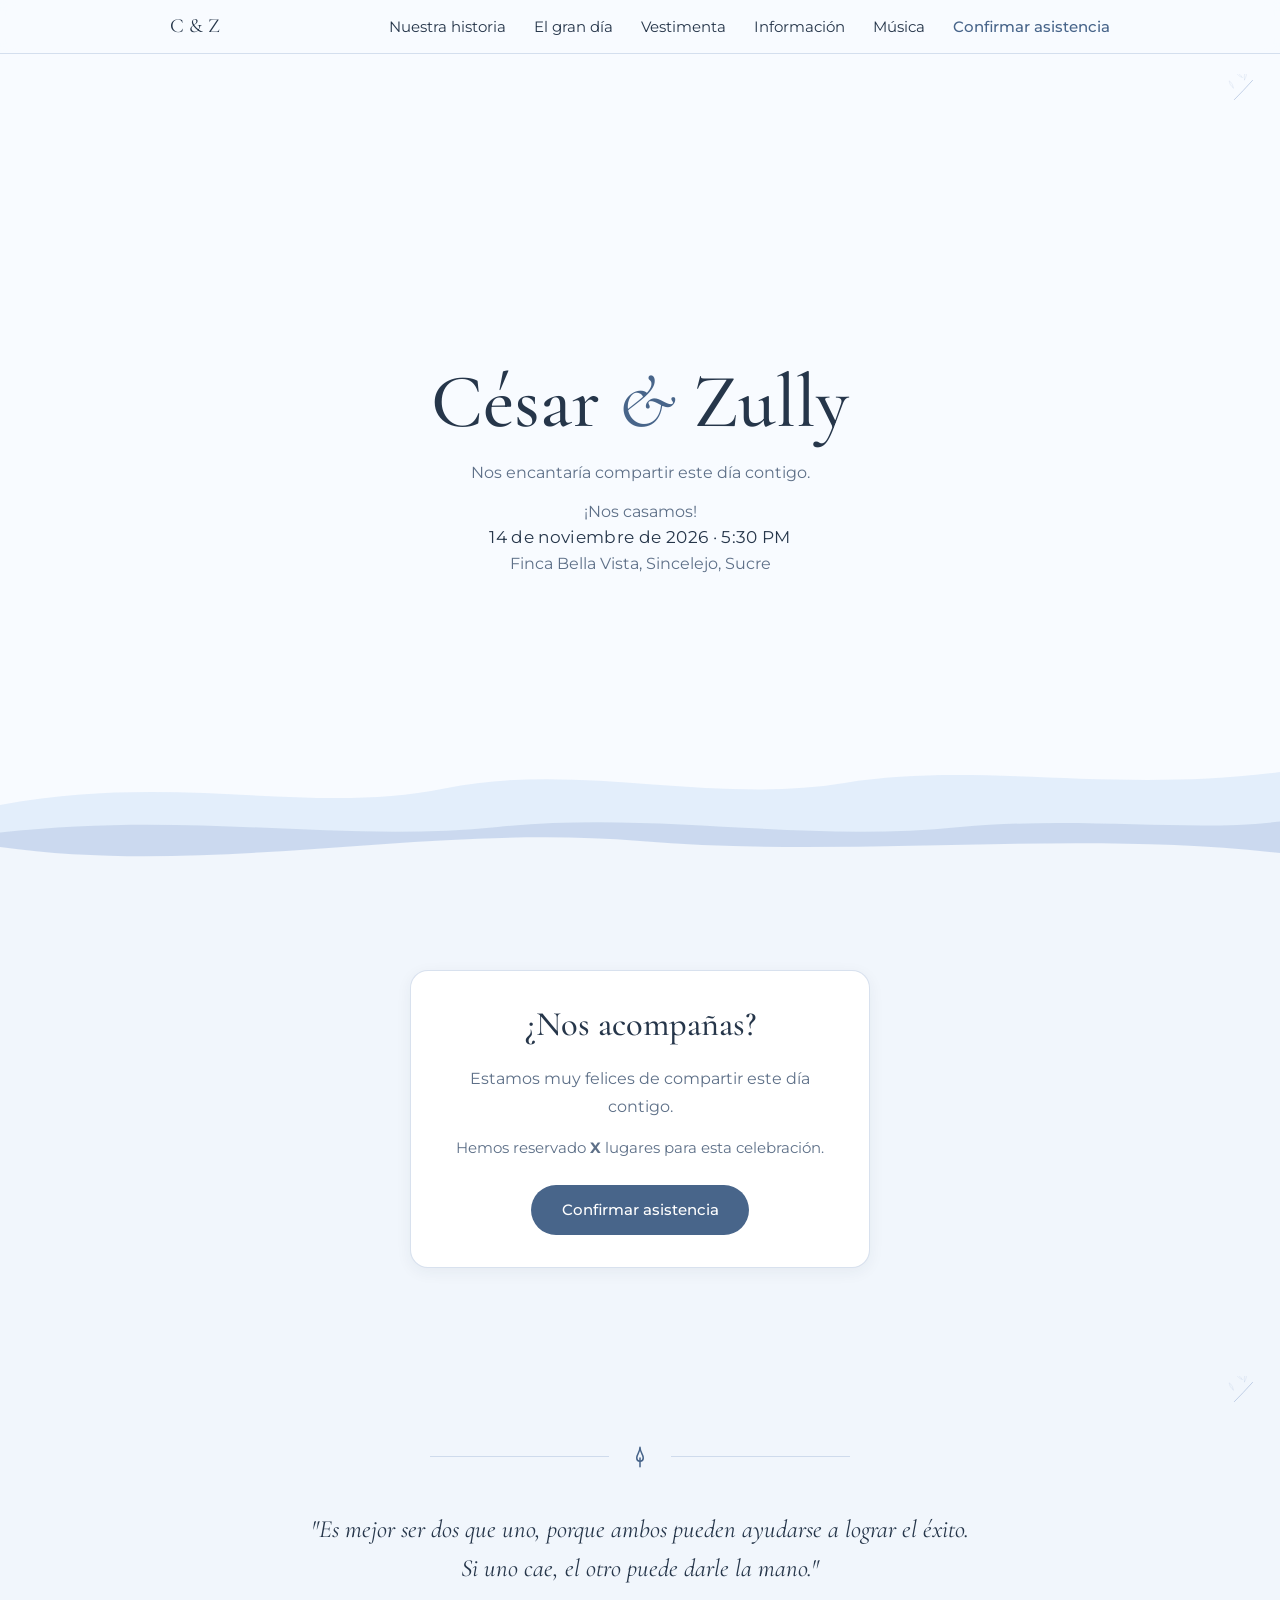
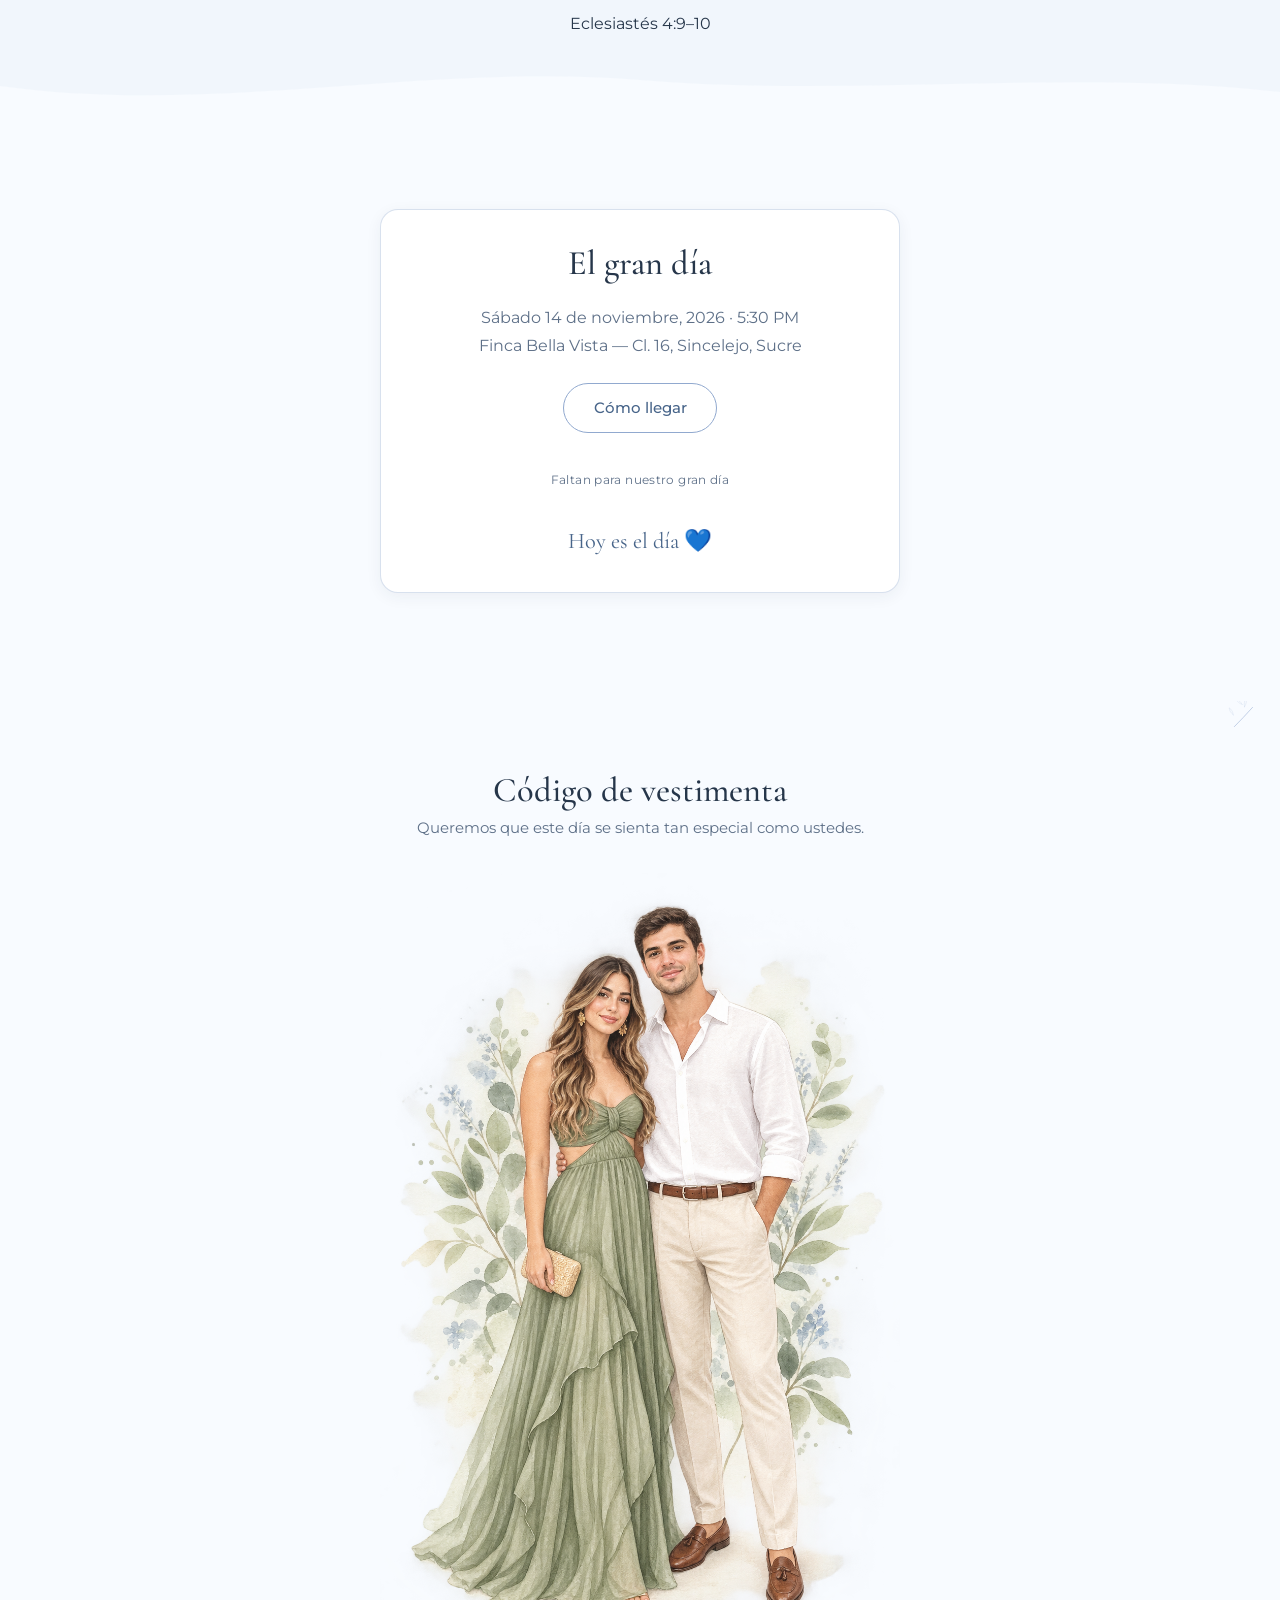
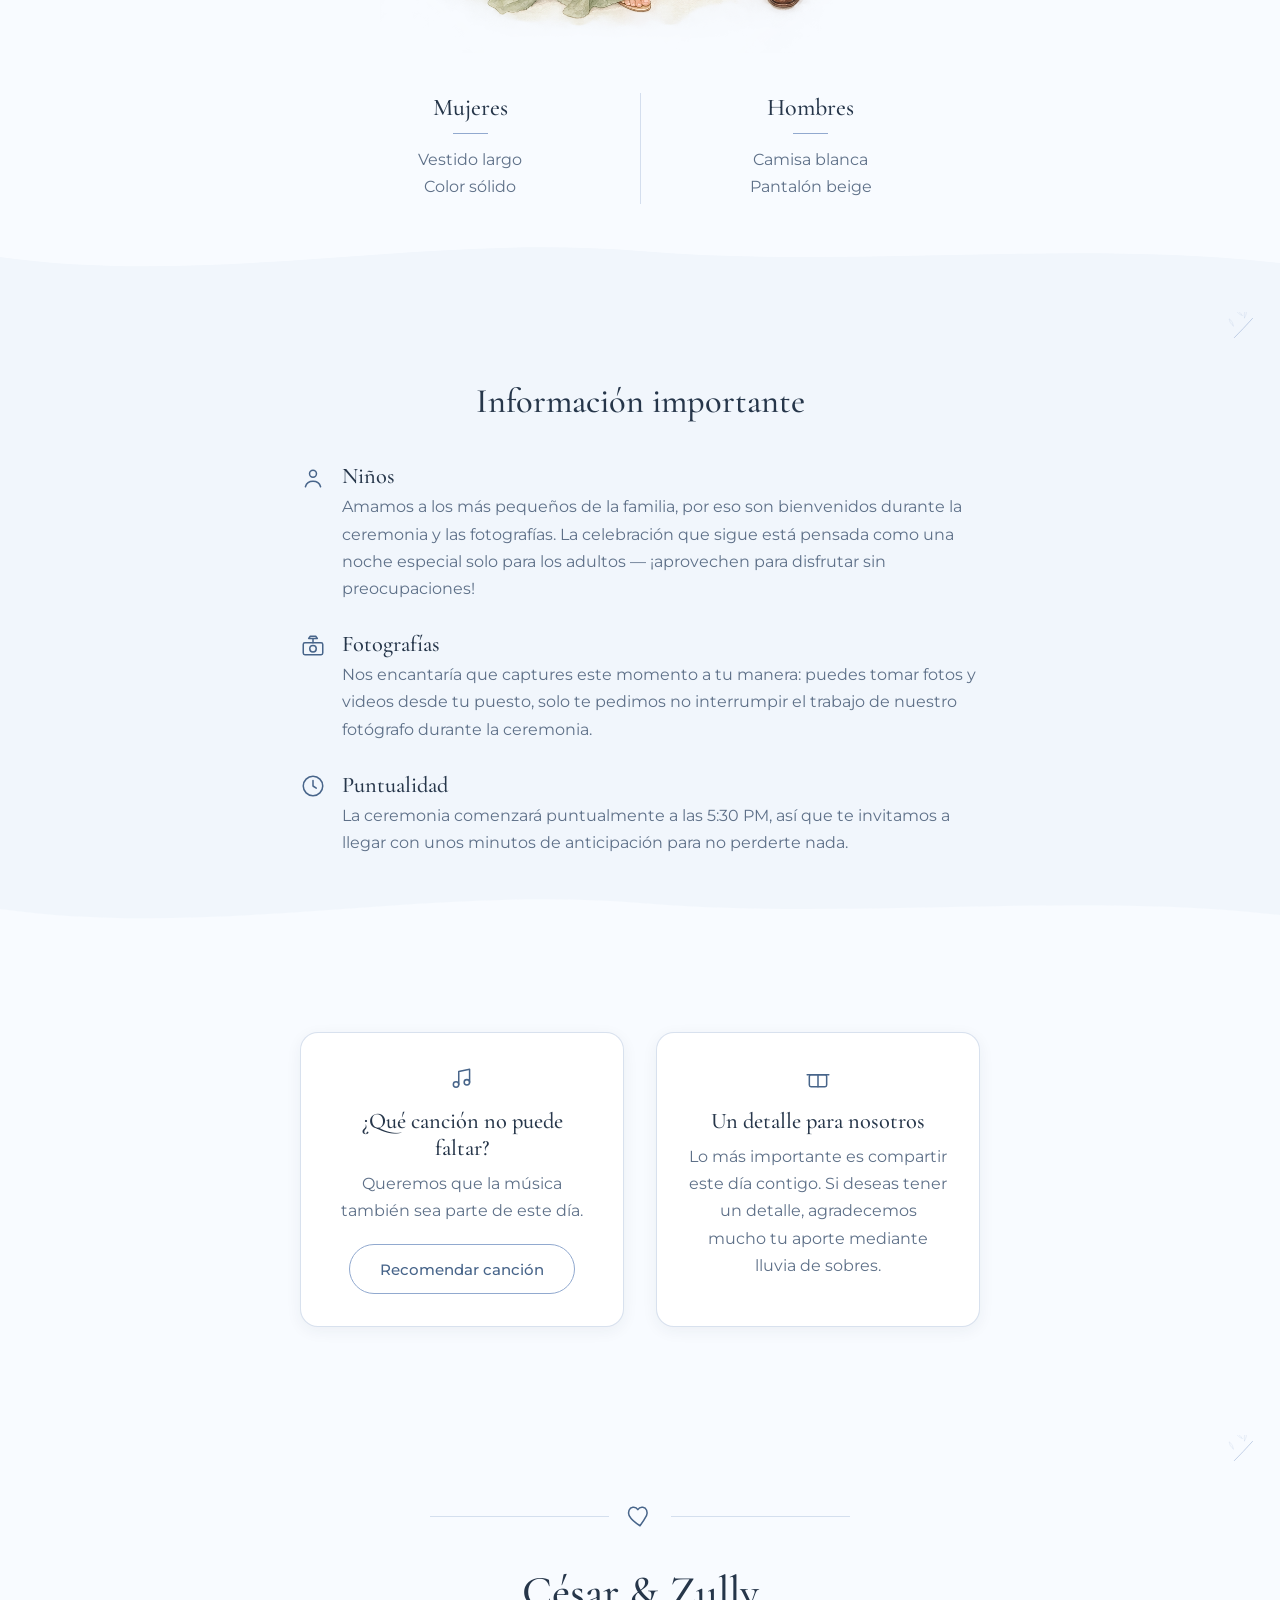
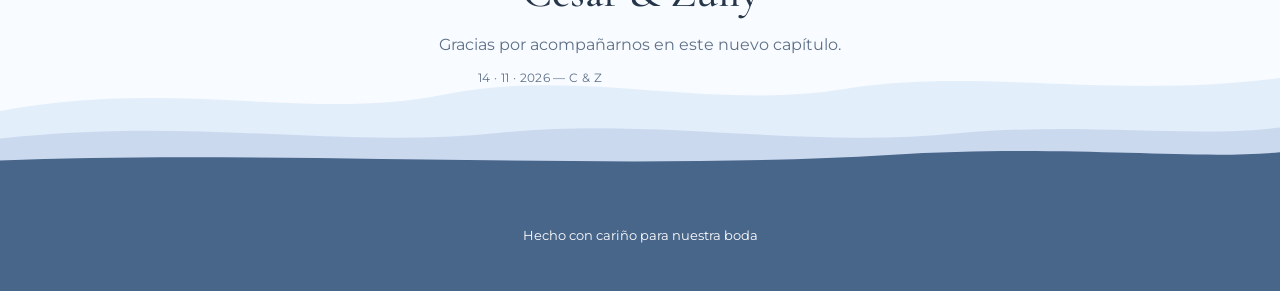
==== commit 3d0631d2: "actualizacion-invitacion2" ====
--- a/index.html
+++ b/index.html
@@ -84,11 +84,36 @@
 @media (prefers-reduced-motion: reduce) {
   *, *::before, *::after { animation-duration: 0.01ms !important; transition-duration: 0.01ms !important; }
 }
+/* Ola decorativa entre secciones */
+.wave-divider {
+  position: absolute;
+  bottom: -1px;
+  left: 0;
+  width: 100%;
+  line-height: 0;
+  pointer-events: none;
+}
+.wave-divider svg { width: 100%; height: 60px; display: block; }
+
+/* Ramita decorativa de esquina */
+.corner-leaf {
+  position: absolute;
+  top: 1.25rem;
+  right: 1.25rem;
+  width: 32px;
+  height: 32px;
+  fill: none;
+  stroke: var(--blue-primary);
+  stroke-width: 1.3;
+  stroke-linecap: round;
+  opacity: 0.75;
+  pointer-events: none;
+}
 
 /* ============================================
    LAYOUT GENERAL
    ============================================ */
-section { padding: 5.5rem 1.5rem; }
+section { padding: 5.5rem 1.5rem; position: relative; overflow: hidden; }
 .section-inner { max-width: 680px; margin: 0 auto; }
 .center { text-align: center; }
 @media (max-width: 600px) {
@@ -155,6 +180,7 @@
   padding: 0.85rem 1.5rem; border-radius: var(--radius-pill);
   font-size: 0.9rem; font-weight: 500; box-shadow: var(--shadow); z-index: 40;
   white-space: nowrap;
+  border: 1px solid rgba(255, 255, 255, 0.4);
 }
 @media (min-width: 860px) { .floating-rsvp { display: none; } }
 
@@ -288,19 +314,8 @@
     margin: 0 auto 2rem;
   }
 
-  .dress-grid {
-    grid-template-columns: 1fr;
-    gap: 2rem;
-  }
-
   .dress-col {
     padding: 0;
-  }
-
-  .dress-col + .dress-col {
-    border-left: none;
-    border-top: 1px solid var(--border);
-    padding-top: 2rem;
   }
 
 }
@@ -329,9 +344,22 @@
 .closing { text-align: center; }
 .closing .display-xl { font-size: clamp(2rem, 7vw, 2.75rem); margin-bottom: 0.75rem; }
 
+.hero-landscape {
+  position: absolute;
+  bottom: 0; left: 0; width: 100%;
+  line-height: 0;
+  pointer-events: none;
+  z-index: 0;
+}
+.hero-landscape svg { width: 100%; height: 220px; display: block; }
+.hero-content { position: relative; z-index: 2; }
+
 footer {
-  text-align: center; padding: 2.5rem 1.5rem 3rem;
-  color: var(--text-secondary); font-size: 0.8rem;
+  background: var(--blue-deep);
+  color: var(--white);
+  text-align: center;
+  padding: 2.5rem 1.5rem 3rem;
+  font-size: 0.8rem;
 }
 </style>
 </head>
@@ -358,17 +386,40 @@
 
   <!-- 01 — HERO -->
   <section id="hero" class="reveal">
-    <span class="display-xl">César <em>&amp;</em> Zully</span>
-    <p class="hero-greeting" id="heroGreeting">Nos encantaría compartir este día contigo.</p>
-    <div class="hero-meta">
-      <span>Nos casamos</span>
-      <span class="hero-date">14 de noviembre de 2026 · 5:30 PM</span>
-      <span>Finca Bella Vista, Sincelejo, Sucre</span>
+    <div class="hero-landscape" aria-hidden="true">
+      <svg viewBox="0 0 1440 400" preserveAspectRatio="none">
+        <path d="M0,400 L0,260 C200,200 350,280 500,230 C650,180 800,260 950,220 C1100,180 1250,240 1440,200 L1440,400 Z" fill="var(--blue-soft)" opacity="0.35"/>
+        <path d="M0,400 L0,310 C220,270 380,330 560,300 C740,270 900,330 1080,300 C1220,280 1340,310 1440,290 L1440,400 Z" fill="var(--blue-primary)" opacity="0.3"/>
+      </svg>
+    </div>
+  
+    <svg class="corner-leaf" viewBox="0 0 60 60" aria-hidden="true">
+      <path d="M12 48 Q28 32 46 12" fill="none"/>
+      <g transform="translate(18,40) rotate(-30) scale(0.28)"><path d="M0,-58 C8,-78 8,-96 0,-112 C-8,-96 -8,-78 0,-58 Z"/></g>
+      <g transform="translate(28,28) rotate(10) scale(0.3)"><path d="M0,-58 C8,-78 8,-96 0,-112 C-8,-96 -8,-78 0,-58 Z"/></g>
+      <g transform="translate(38,16) rotate(-50) scale(0.26)"><path d="M0,-58 C8,-78 8,-96 0,-112 C-8,-96 -8,-78 0,-58 Z"/></g>
+    </svg>
+  
+    <div class="hero-content">
+      <span class="display-xl">César <em>&amp;</em> Zully</span>
+      <p class="hero-greeting" id="heroGreeting">Nos encantaría compartir este día contigo.</p>
+      <div class="hero-meta">
+        <span>¡Nos casamos!</span>
+        <span class="hero-date">14 de noviembre de 2026 · 5:30 PM</span>
+        <span>Finca Bella Vista, Sincelejo, Sucre</span>
+      </div>
+    </div>
+  
+    <div class="wave-divider" aria-hidden="true">
+      <svg viewBox="0 0 1440 100" preserveAspectRatio="none">
+        <path d="M0,40 C240,90 480,0 720,30 C960,60 1200,10 1440,50 L1440,100 L0,100 Z" fill="var(--background-alt)"></path>
+      </svg>
     </div>
   </section>
 
   <!-- 02 — RSVP -->
   <section id="rsvp" class="reveal">
+    
     <div class="section-inner card">
       <h2>¿Nos acompañas?</h2>
       <p class="center" style="margin:0 auto 1rem;">Estamos muy felices de compartir este día contigo.</p>
@@ -378,7 +429,7 @@
   </section>
 
   <!-- 03 — NUESTRA HISTORIA -->
-  <section id="historia" class="reveal">
+  <!-- <section id="historia" class="reveal">
     <div class="section-inner historia-center">
       <h2 class="center" style="margin-bottom:1.75rem;">Nuestra historia</h2>
       <svg class="wreath" viewBox="0 0 220 220" aria-hidden="true">
@@ -409,10 +460,17 @@
         la certeza de que apenas estamos empezando.
       </p>
     </div>
-  </section>
+  </section> -->
 
   <!-- VERSÍCULO -->
   <section id="versiculo" class="reveal">
+    <svg class="corner-leaf corner-leaf--bottom" viewBox="0 0 60 60" aria-hidden="true">
+      <path d="M12 48 Q28 32 46 12" fill="none"/>
+      <g transform="translate(18,40) rotate(-30) scale(0.28)"><path d="M0,-58 C8,-78 8,-96 0,-112 C-8,-96 -8,-78 0,-58 Z"/></g>
+      <g transform="translate(28,28) rotate(10) scale(0.3)"><path d="M0,-58 C8,-78 8,-96 0,-112 C-8,-96 -8,-78 0,-58 Z"/></g>
+      <g transform="translate(38,16) rotate(-50) scale(0.26)"><path d="M0,-58 C8,-78 8,-96 0,-112 C-8,-96 -8,-78 0,-58 Z"/></g>
+    </svg>
+
     <div class="section-inner center">
       <div class="divider">
         <svg width="20" height="20" viewBox="0 0 24 24" class="icon"><path d="M12 3c0 5-3 6-3 10a3 3 0 0 0 6 0c0-4-3-5-3-10Z"/><path d="M12 13v8"/></svg>
@@ -421,7 +479,13 @@
         "Es mejor ser dos que uno, porque ambos pueden ayudarse a lograr el éxito.
         Si uno cae, el otro puede darle la mano."
       </p>
-      <cite>Eclesiastés 4:9–10</cite>
+      Eclesiastés 4:9–10
+    </div>
+
+    <div class="wave-divider" aria-hidden="true">
+      <svg viewBox="0 0 1440 100" preserveAspectRatio="none">
+        <path d="M0,40 C240,90 480,0 720,30 C960,60 1200,10 1440,50 L1440,100 L0,100 Z" fill="var(--background)"></path>
+      </svg>
     </div>
   </section>
 
@@ -447,6 +511,13 @@
 
   <!-- 05 — CÓDIGO DE VESTIMENTA -->
   <section id="vestimenta" class="reveal">
+    <svg class="corner-leaf" viewBox="0 0 60 60" aria-hidden="true">
+      <path d="M12 48 Q28 32 46 12" fill="none"/>
+      <g transform="translate(18,40) rotate(-30) scale(0.28)"><path d="M0,-58 C8,-78 8,-96 0,-112 C-8,-96 -8,-78 0,-58 Z"/></g>
+      <g transform="translate(28,28) rotate(10) scale(0.3)"><path d="M0,-58 C8,-78 8,-96 0,-112 C-8,-96 -8,-78 0,-58 Z"/></g>
+      <g transform="translate(38,16) rotate(-50) scale(0.26)"><path d="M0,-58 C8,-78 8,-96 0,-112 C-8,-96 -8,-78 0,-58 Z"/></g>
+    </svg>
+
     <div class="section-inner">
 
       <h2 class="center">Código de vestimenta</h2>
@@ -478,7 +549,7 @@
         <div class="dress-col">
           <h3>Hombres</h3>
           <ul>
-            <li>Camisa blanca de lino</li>
+            <li>Camisa blanca</li>
             <li>Pantalón beige</li>
           </ul>
         </div>
@@ -486,10 +557,23 @@
       </div>
 
     </div>
-  </section>
+
+    <div class="wave-divider" aria-hidden="true">
+      <svg viewBox="0 0 1440 100" preserveAspectRatio="none">
+        <path d="M0,40 C240,90 480,0 720,30 C960,60 1200,10 1440,50 L1440,100 L0,100 Z" fill="var(--background-alt)"></path>
+      </svg>
+    </div>
+</section>
 
   <!-- 06 — INFORMACIÓN IMPORTANTE -->
   <section id="informacion" class="reveal" style="background:var(--background-alt);">
+    <svg class="corner-leaf corner-leaf--left corner-leaf--bottom" viewBox="0 0 60 60" aria-hidden="true">
+      <path d="M12 48 Q28 32 46 12" fill="none"/>
+      <g transform="translate(18,40) rotate(-30) scale(0.28)"><path d="M0,-58 C8,-78 8,-96 0,-112 C-8,-96 -8,-78 0,-58 Z"/></g>
+      <g transform="translate(28,28) rotate(10) scale(0.3)"><path d="M0,-58 C8,-78 8,-96 0,-112 C-8,-96 -8,-78 0,-58 Z"/></g>
+      <g transform="translate(38,16) rotate(-50) scale(0.26)"><path d="M0,-58 C8,-78 8,-96 0,-112 C-8,-96 -8,-78 0,-58 Z"/></g>
+    </svg>
+
     <div class="section-inner">
       <h2 class="center" style="margin-bottom:2.5rem;">Información importante</h2>
       <div class="info-list">
@@ -516,6 +600,12 @@
         </div>
       </div>
     </div>
+
+    <div class="wave-divider" aria-hidden="true">
+      <svg viewBox="0 0 1440 100" preserveAspectRatio="none">
+        <path d="M0,40 C240,90 480,0 720,30 C960,60 1200,10 1440,50 L1440,100 L0,100 Z" fill="var(--background)"></path>
+      </svg>
+    </div>
   </section>
 
   <!-- 07 — MÚSICA + LLUVIA DE SOBRES -->
@@ -540,12 +630,22 @@
 
   <!-- 08 — MOMENTOS + CIERRE -->
   <section id="momentos" class="reveal">
-    <div class="section-inner">
-      <!-- <h2 class="center" style="margin-bottom:2rem;">Algunos momentos de nosotros</h2>
-      <div class="gallery-grid">
-        <div class="photo-placeholder">Foto / ilustración 1</div>
-        <div class="photo-placeholder">Foto / ilustración 2</div>
-      </div> -->
+    <div class="hero-landscape" aria-hidden="true">
+      <svg viewBox="0 0 1440 400" preserveAspectRatio="none">
+        <path d="M0,400 L0,260 C200,200 350,280 500,230 C650,180 800,260 950,220 C1100,180 1250,240 1440,200 L1440,400 Z" fill="var(--blue-soft)" opacity="0.35"/>
+        <path d="M0,400 L0,310 C220,270 380,330 560,300 C740,270 900,330 1080,300 C1220,280 1340,310 1440,290 L1440,400 Z" fill="var(--blue-primary)" opacity="0.3"/>
+        <path d="M0,400 L0,350 C300,330 700,370 1000,340 C1200,320 1340,350 1440,335 L1440,400 Z" fill="var(--blue-deep)"/>
+      </svg>
+    </div>
+
+    <svg class="corner-leaf" viewBox="0 0 60 60" aria-hidden="true">
+      <path d="M12 48 Q28 32 46 12" fill="none"/>
+      <g transform="translate(18,40) rotate(-30) scale(0.28)"><path d="M0,-58 C8,-78 8,-96 0,-112 C-8,-96 -8,-78 0,-58 Z"/></g>
+      <g transform="translate(28,28) rotate(10) scale(0.3)"><path d="M0,-58 C8,-78 8,-96 0,-112 C-8,-96 -8,-78 0,-58 Z"/></g>
+      <g transform="translate(38,16) rotate(-50) scale(0.26)"><path d="M0,-58 C8,-78 8,-96 0,-112 C-8,-96 -8,-78 0,-58 Z"/></g>
+    </svg>
+
+    <div class="hero-content section-inner">
       <div class="divider">
         <svg width="20" height="20" viewBox="0 0 24 24" class="icon"><path d="M12 21s-7.5-4.6-10-9.3C.6 8.1 2 4.5 5.4 4c2-.3 3.7.7 4.6 2.2C10.9 4.7 12.6 3.7 14.6 4c3.4.5 4.8 4.1 3.4 7.7C15.5 16.4 12 21 12 21Z"/></svg>
       </div>
@@ -617,7 +717,7 @@
   // 1. Agrega aquí cada invitado con su código único.
   // 2. Comparte el link como: tu-dominio.com/?i=ABC123
   const guests = {
-    "G00": { name: "César y Zully", seats: 2, greeting: "Familia Calderon Diaz, nos encantaría compartir este día con ustedes." },
+    "G00": { name: "Familia Calderon Diaz", seats: 2, greeting: "Familia Calderon Diaz, nos encantaría compartir este día con ustedes." },
     "G01": { name: "Familia Diaz Lara", seats: 5, greeting: "Familia Diaz Lara, nos encantaría compartir este día con ustedes." },
     "G02": { name: "Familia Monterroza Diaz", seats: 2, greeting: "Familia Monterroza Diaz, nos encantaría compartir este día con ustedes." },
     "G03": { name: "Familia Rivero", seats: 3, greeting: "Familia Rivero, nos encantaría compartir este día con ustedes." },
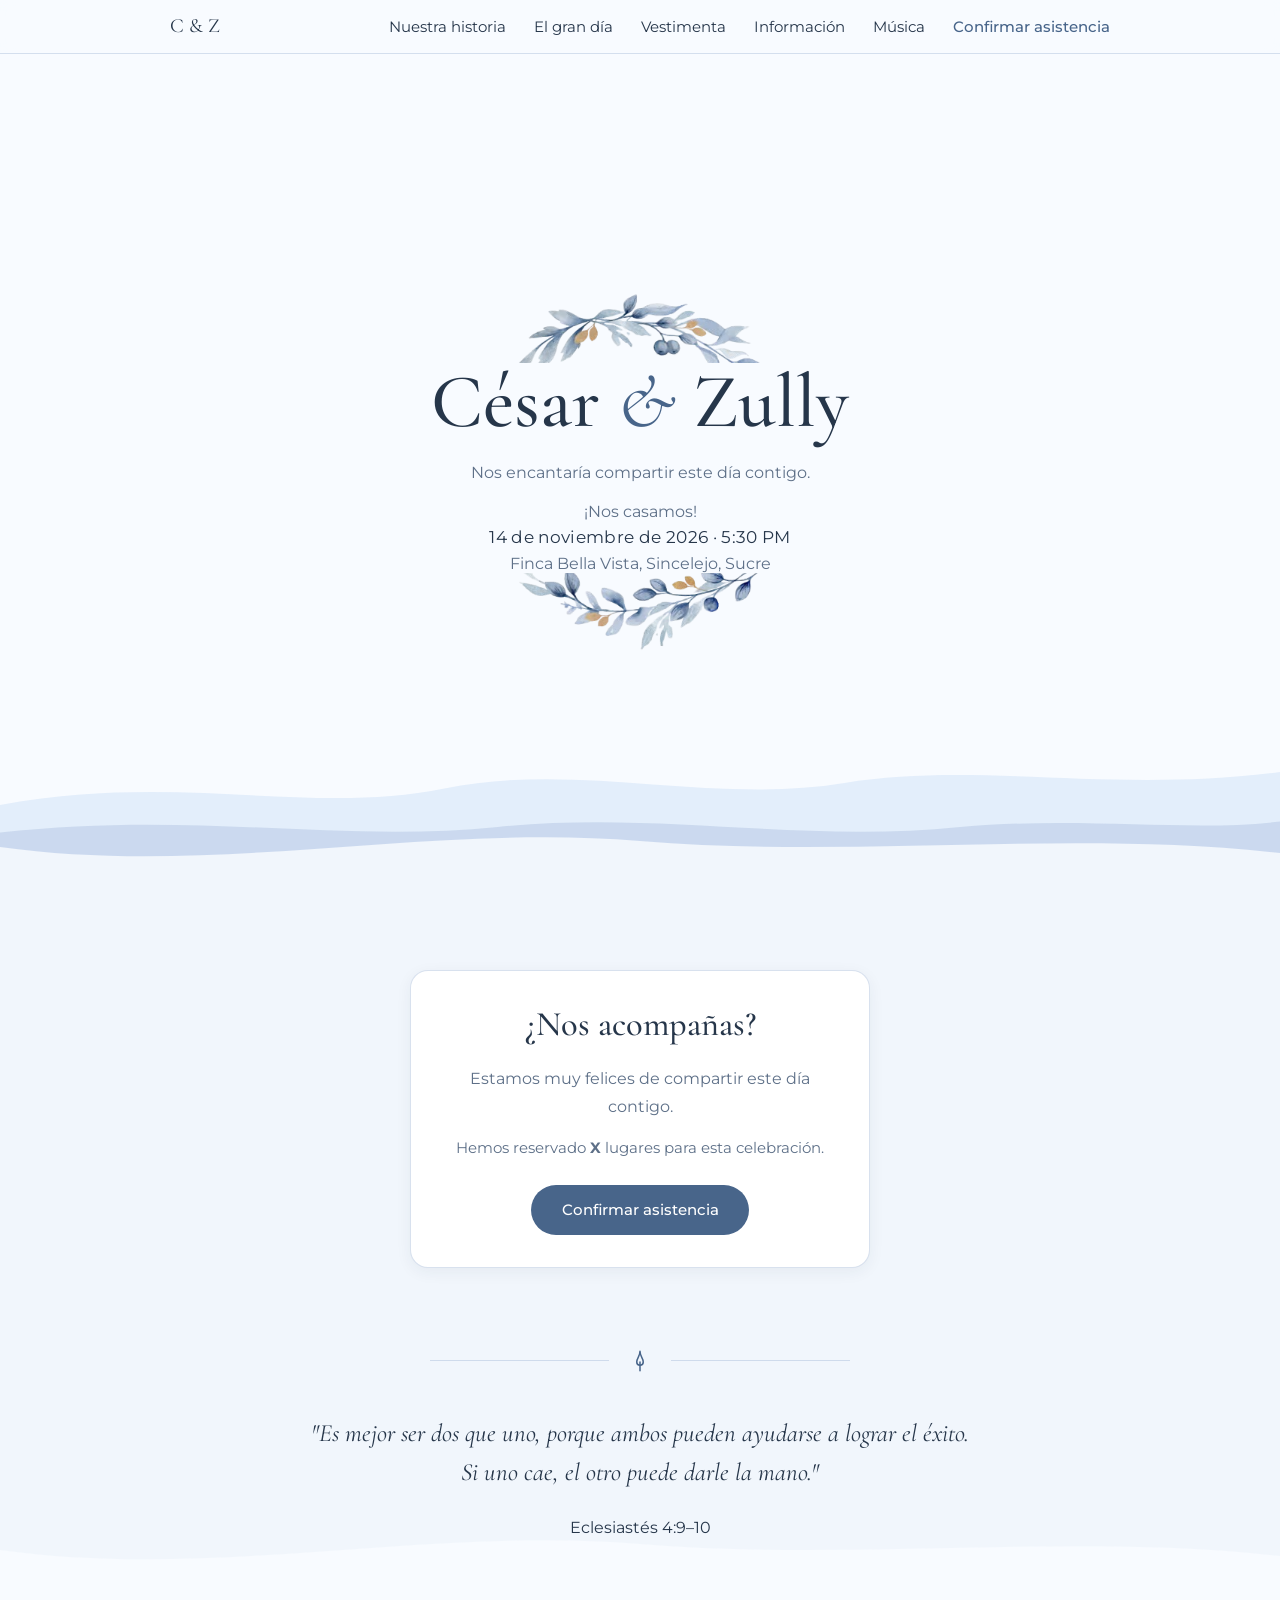
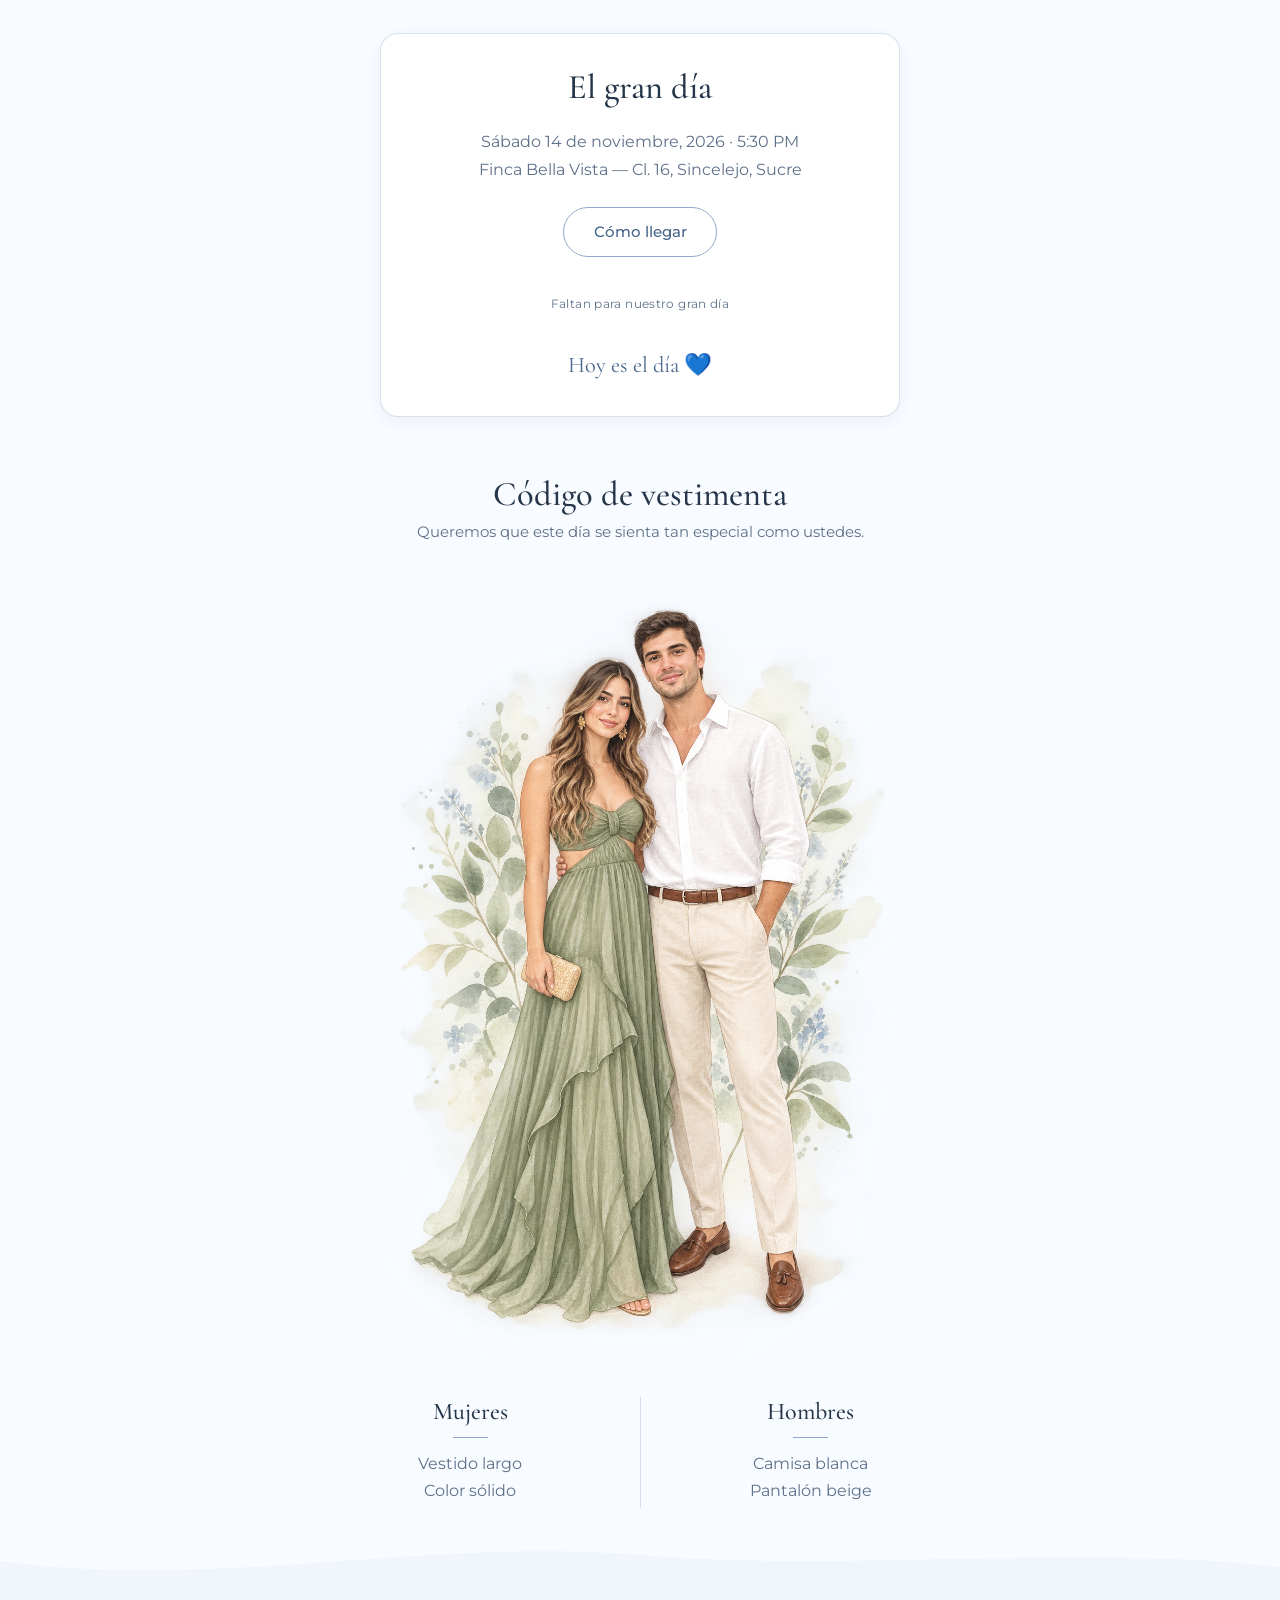
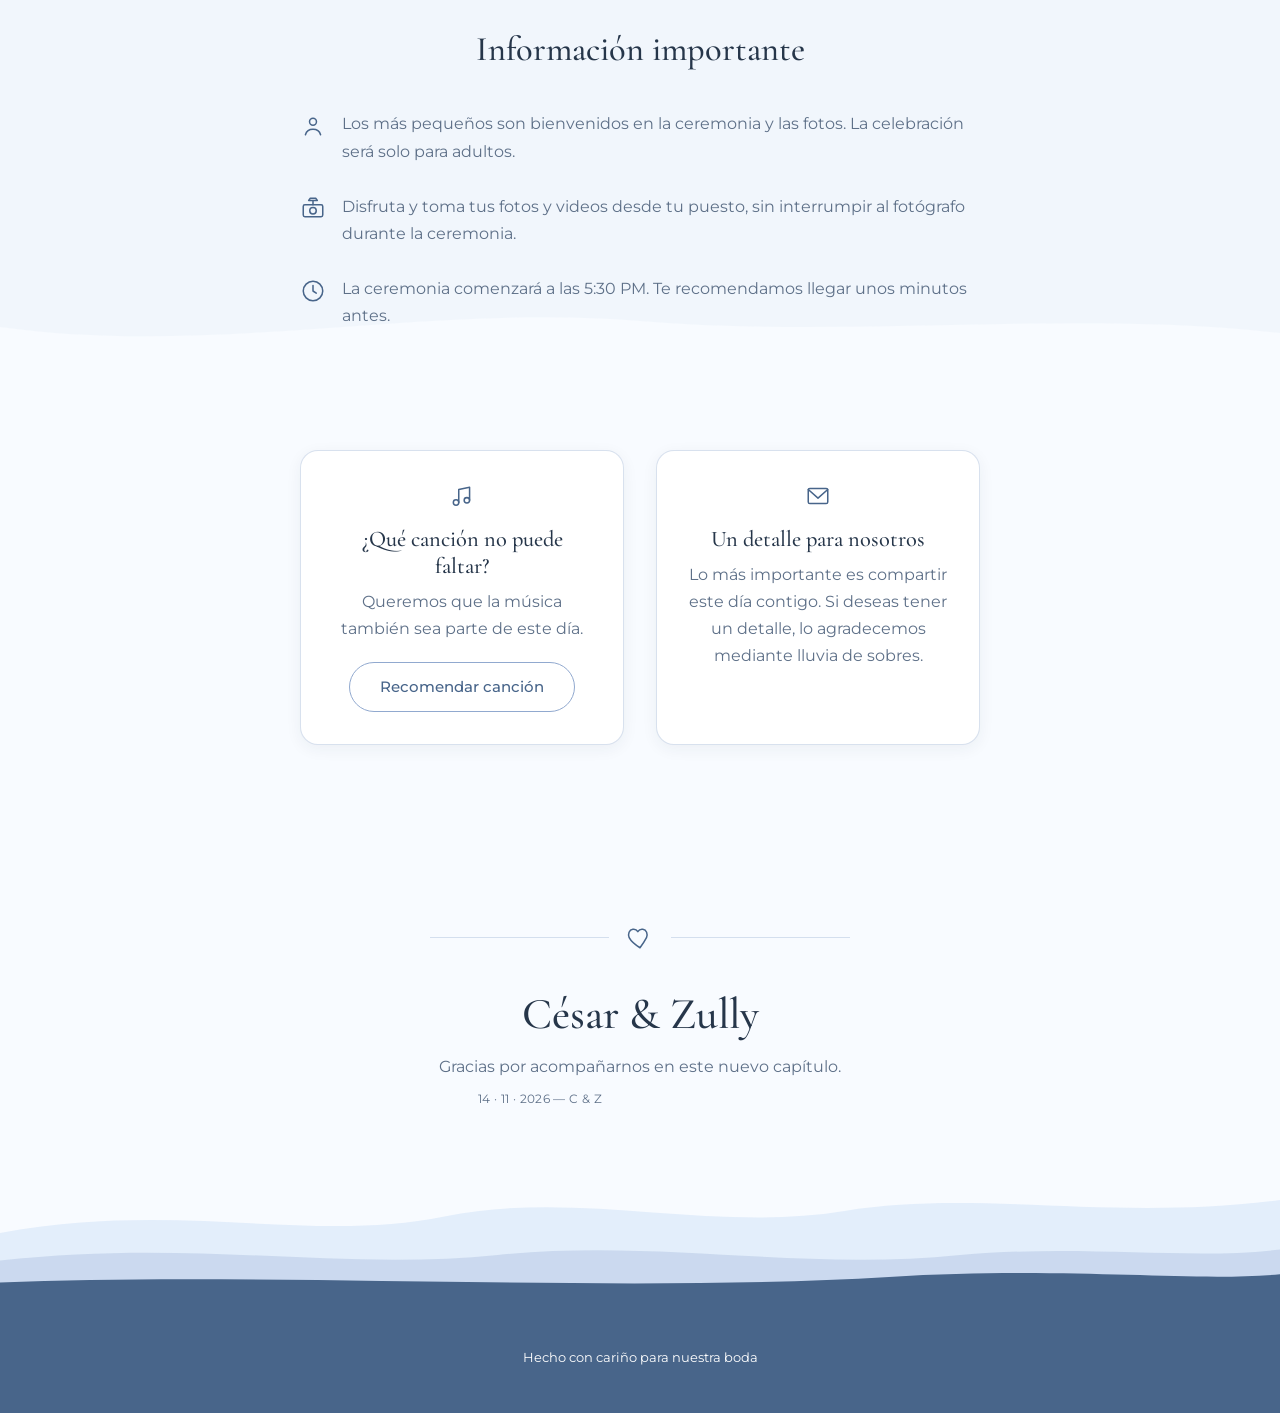
==== commit 4fb46392: "actualizacion-invitacion3" ====
--- a/index.html
+++ b/index.html
@@ -9,10 +9,6 @@
 <link rel="preconnect" href="https://fonts.gstatic.com" crossorigin>
 <link href="https://fonts.googleapis.com/css2?family=Cormorant+Garamond:ital,wght@0,400;0,500;0,600;1,400;1,500&family=Montserrat:wght@300;400;500;600&display=swap" rel="stylesheet">
 <style>
-/* ============================================
-   TOKENS Y COMPONENTES BASE
-   (idéntico a css/styles.css del Design System)
-   ============================================ */
 :root {
   --blue-primary: #91A9CF;
   --blue-light: #A1D2FA;
@@ -32,7 +28,6 @@
   --font-title: "Cormorant Garamond", serif;
   --font-body: "Montserrat", sans-serif;
 }
-
 * { box-sizing: border-box; }
 html { scroll-behavior: smooth; }
 body {
@@ -42,7 +37,6 @@
   background: var(--background);
   -webkit-font-smoothing: antialiased;
 }
-
 .display-xl {
   font-family: var(--font-title);
   font-weight: 500;
@@ -51,17 +45,13 @@
   margin: 0;
 }
 .display-xl em { font-style: italic; font-weight: 400; color: var(--blue-deep); }
-
 h1, h2, h3 { font-family: var(--font-title); font-weight: 500; color: var(--text-primary); margin: 0 0 0.6em; }
 h2 { font-size: clamp(1.6rem, 4vw, 2.15rem); }
 h3 { font-size: clamp(1.15rem, 2.5vw, 1.4rem); margin-bottom: 0.4em; }
-
 p { line-height: 1.7; color: var(--text-secondary); max-width: 60ch; }
 .center p { margin-left: auto; margin-right: auto; }
-
 .quote { font-family: var(--font-title); font-style: italic; font-size: clamp(1.2rem, 3.4vw, 1.55rem); color: var(--text-primary); line-height: 1.6; }
 .label-small { font-family: var(--font-body); font-size: 0.78rem; letter-spacing: 0.03em; color: var(--text-secondary); }
-
 .btn { display: inline-flex; align-items: center; gap: 0.5rem; font-family: var(--font-body); font-weight: 500; font-size: 0.95rem; padding: 0.9rem 1.85rem; border-radius: var(--radius-pill); border: 1px solid transparent; cursor: pointer; text-decoration: none; transition: background .25s ease, color .25s ease, border-color .25s ease, transform .15s ease; }
 .btn:active { transform: scale(0.98); }
 .btn:focus-visible { outline: 2px solid var(--blue-deep); outline-offset: 3px; }
@@ -71,20 +61,15 @@
 .btn-secondary:hover { background: var(--background-alt); }
 .btn-ghost { background: none; color: var(--text-primary); padding: 0.4rem 0; border-radius: 0; border-bottom: 1px solid var(--border); }
 .btn-ghost:hover { border-color: var(--blue-deep); color: var(--blue-deep); }
-
 .card { background: var(--white); border: 1px solid var(--border); border-radius: var(--radius); box-shadow: var(--shadow-soft); padding: 2rem; }
-
 .divider { display: flex; align-items: center; justify-content: center; gap: 1.1rem; margin: 0 auto 2.5rem; color: var(--blue-primary); max-width: 420px; }
 .divider::before, .divider::after { content: ""; flex: 1; height: 1px; background: var(--border); }
-
 .icon { width: 26px; height: 26px; stroke: var(--blue-deep); fill: none; stroke-width: 1.4; stroke-linecap: round; stroke-linejoin: round; }
-
 .reveal { opacity: 0; transform: translateY(24px); transition: opacity 0.8s ease, transform 0.8s ease; }
 .reveal.visible { opacity: 1; transform: none; }
 @media (prefers-reduced-motion: reduce) {
   *, *::before, *::after { animation-duration: 0.01ms !important; transition-duration: 0.01ms !important; }
 }
-/* Ola decorativa entre secciones */
 .wave-divider {
   position: absolute;
   bottom: -1px;
@@ -94,8 +79,6 @@
   pointer-events: none;
 }
 .wave-divider svg { width: 100%; height: 60px; display: block; }
-
-/* Ramita decorativa de esquina */
 .corner-leaf {
   position: absolute;
   top: 1.25rem;
@@ -109,20 +92,15 @@
   opacity: 0.75;
   pointer-events: none;
 }
-
-/* ============================================
-   LAYOUT GENERAL
-   ============================================ */
 section { padding: 5.5rem 1.5rem; position: relative; overflow: hidden; }
 .section-inner { max-width: 680px; margin: 0 auto; }
 .center { text-align: center; }
 @media (max-width: 600px) {
-  section { padding: 3.75rem 1.25rem; }
+  section { padding: 2.25rem 1.25rem; }
 }
 @media (max-width: 859px) {
-  body { padding-bottom: 5.25rem; } /* deja espacio para el botón flotante */
-}
-
+  body { padding-bottom: 5.25rem; }
+}
 .placeholder-note {
   display: inline-block;
   margin-top: 1rem;
@@ -133,10 +111,6 @@
   border-radius: 8px;
   padding: 0.35rem 0.7rem;
 }
-
-/* ============================================
-   HEADER / NAV
-   ============================================ */
 header {
   position: sticky; top: 0; z-index: 50;
   background: rgba(248, 251, 255, 0.88);
@@ -172,8 +146,6 @@
     border: none; box-shadow: none; padding: 0; gap: 1.75rem; align-items: center;
   }
 }
-
-/* Botón RSVP flotante — solo móvil */
 .floating-rsvp {
   position: fixed; left: 50%; bottom: 1.1rem; transform: translateX(-50%);
   background: var(--blue-deep); color: var(--white); text-decoration: none;
@@ -184,9 +156,6 @@
 }
 @media (min-width: 860px) { .floating-rsvp { display: none; } }
 
-/* ============================================
-   01 — HERO
-   ============================================ */
 #hero {
   min-height: 92svh; display: flex; flex-direction: column;
   align-items: center; justify-content: center; text-align: center; gap: 1.5rem;
@@ -194,32 +163,13 @@
 #hero .hero-meta { display: flex; flex-direction: column; gap: 0.4rem; color: var(--text-secondary); }
 #hero .hero-date { font-size: 1.05rem; color: var(--text-primary); letter-spacing: 0.02em; }
 
-/* ============================================
-   02 — RSVP
-   ============================================ */
 #rsvp { background: var(--background-alt); text-align: center; }
 #rsvp .card { max-width: 460px; margin: 0 auto; }
 #rsvp .seats { font-size: 0.92rem; margin-bottom: 1.5rem; }
 
-/* ============================================
-   03 — HISTORIA + VERSÍCULO
-   ============================================ */
-.historia-center { text-align: center; max-width: 560px; margin: 0 auto; }
-.wreath { width: 190px; height: 190px; margin: 0 auto 1.75rem; display: block; }
-.wreath path { fill: none; stroke: var(--blue-primary); stroke-width: 1.4; stroke-linecap: round; }
-.wreath-initials { font-family: var(--font-title); font-size: 32px; }
-.photo-placeholder {
-  border: 1px dashed var(--blue-primary); border-radius: var(--radius);
-  aspect-ratio: 4 / 5; display: flex; align-items: center; justify-content: center;
-  color: var(--text-secondary); font-size: 0.85rem; text-align: center;
-  padding: 1.25rem; background: var(--background-alt);
-}
-#versiculo { text-align: center; background: var(--background-alt); }
+#versiculo { text-align: center; background: var(--background-alt); padding-top: 2rem; padding-bottom: 3rem;}
 #versiculo cite { display: block; margin-top: 1rem; font-style: normal; font-size: 0.85rem; color: var(--text-secondary); }
 
-/* ============================================
-   04 — EL GRAN DÍA + COUNTDOWN
-   ============================================ */
 #gran-dia .card { max-width: 520px; margin: 0 auto; text-align: center; }
 #gran-dia .lugar { margin: 0.75rem 0 1.5rem; }
 .countdown { display: flex; justify-content: center; gap: 1.1rem; margin-top: 2rem; flex-wrap: wrap; }
@@ -227,10 +177,6 @@
 .countdown .num { font-family: var(--font-title); font-size: 2rem; color: var(--blue-deep); }
 .countdown .unit { font-size: 0.68rem; letter-spacing: 0.05em; color: var(--text-secondary); margin-top: 0.15rem; }
 
-/* ================================
-   CÓDIGO DE VESTIMENTA
-================================ */
-
 .dress-intro {
   max-width: 600px;
   margin: -1rem auto 2rem;
@@ -239,22 +185,18 @@
   font-size: 0.95rem;
 }
 
-/* Ilustración de la pareja */
 .dress-illustration {
   width: 100%;
   max-width: 520px;
   margin: 0 auto 2.5rem;
   text-align: center;
 }
-
 .dress-illustration img {
   display: block;
   width: 100%;
   height: auto;
   margin: 0 auto;
 }
-
-/* Información de vestimenta */
 .dress-grid {
   display: grid;
   grid-template-columns: 1fr 1fr;
@@ -263,34 +205,27 @@
   margin: 0 auto;
   text-align: center;
 }
-
 .dress-col {
   padding: 0 2rem;
 }
-
 .dress-col + .dress-col {
   border-left: 1px solid var(--border);
 }
-
 .dress-col h3 {
   margin: 0 0 1rem;
   font-family: var(--font-title);
   font-size: 1.5rem;
   color: var(--text-primary);
 }
-
 .dress-col ul {
   list-style: none;
   padding: 0;
   margin: 0;
   color: var(--text-secondary);
 }
-
 .dress-col li {
   margin-bottom: 0.5rem;
 }
-
-/* Línea decorativa debajo del título */
 .dress-col h3::after {
   content: "";
   display: block;
@@ -299,48 +234,29 @@
   background: var(--blue-primary);
   margin: 0.7rem auto 1rem;
 }
-
-/* Mobile */
 @media (max-width: 599px) {
-
   .dress-intro {
     font-size: 0.9rem;
     margin-bottom: 1.5rem;
   }
-
   .dress-illustration {
     width: 75%;
     max-width: 300px;
     margin: 0 auto 2rem;
   }
-
   .dress-col {
     padding: 0;
   }
-
-}
-
-/* ============================================
-   06 — INFORMACIÓN IMPORTANTE
-   ============================================ */
+}
 .info-list { display: flex; flex-direction: column; gap: 1.75rem; }
 .info-item { display: flex; gap: 1rem; align-items: flex-start; text-align: left; }
 .info-item .icon { flex-shrink: 0; margin-top: 0.15rem; }
 .info-item h3 { margin-bottom: 0.25rem; }
 .info-item p { margin: 0; }
-
-/* ============================================
-   07 — MÚSICA + LLUVIA DE SOBRES
-   ============================================ */
 .split { display: grid; gap: 2rem; }
 @media (min-width: 700px) { .split { grid-template-columns: 1fr 1fr; } }
 .split .card { height: 100%; text-align: center; }
 
-/* ============================================
-   08 — MOMENTOS + CIERRE
-   ============================================ */
-.gallery-grid { display: grid; grid-template-columns: repeat(2, 1fr); gap: 1rem; margin-bottom: 2.5rem; }
-.gallery-grid .photo-placeholder { aspect-ratio: 1; }
 .closing { text-align: center; }
 .closing .display-xl { font-size: clamp(2rem, 7vw, 2.75rem); margin-bottom: 0.75rem; }
 
@@ -352,7 +268,7 @@
   z-index: 0;
 }
 .hero-landscape svg { width: 100%; height: 220px; display: block; }
-.hero-content { position: relative; z-index: 2; }
+.hero-content { position: relative; z-index: 2;padding: 100px 0; }
 
 footer {
   background: var(--blue-deep);
@@ -361,6 +277,32 @@
   padding: 2.5rem 1.5rem 3rem;
   font-size: 0.8rem;
 }
+.frame-top, .frame-bottom {
+  position: absolute;
+  left: 50%;
+  transform: translateX(-50%);
+  width: 90%;
+  max-width: 380px;
+  height: 100px;
+  overflow: hidden;
+  pointer-events: none;
+}
+.frame-top { top: 0; }
+.frame-bottom { bottom: 0; }
+
+.frame-top img, .frame-bottom img {
+  position: absolute;
+  left: 0;
+  width: 100%;
+}
+.frame-top img { top: 0; }
+.frame-bottom img { bottom: 0; }
+#rsvp { padding-bottom: 3rem; }
+#gran-dia { padding-top: 3rem; padding-bottom: 2rem; }
+#vestimenta { padding-top: 1.5rem; }
+#informacion { padding-top: 2rem; padding-bottom: 2rem; }
+#musica { padding-bottom: 3rem; }
+#momentos { padding-top: 2rem; }
 </style>
 </head>
 <body>
@@ -392,21 +334,20 @@
         <path d="M0,400 L0,310 C220,270 380,330 560,300 C740,270 900,330 1080,300 C1220,280 1340,310 1440,290 L1440,400 Z" fill="var(--blue-primary)" opacity="0.3"/>
       </svg>
     </div>
-  
-    <svg class="corner-leaf" viewBox="0 0 60 60" aria-hidden="true">
-      <path d="M12 48 Q28 32 46 12" fill="none"/>
-      <g transform="translate(18,40) rotate(-30) scale(0.28)"><path d="M0,-58 C8,-78 8,-96 0,-112 C-8,-96 -8,-78 0,-58 Z"/></g>
-      <g transform="translate(28,28) rotate(10) scale(0.3)"><path d="M0,-58 C8,-78 8,-96 0,-112 C-8,-96 -8,-78 0,-58 Z"/></g>
-      <g transform="translate(38,16) rotate(-50) scale(0.26)"><path d="M0,-58 C8,-78 8,-96 0,-112 C-8,-96 -8,-78 0,-58 Z"/></g>
-    </svg>
-  
+
     <div class="hero-content">
+      <div class="frame-top" aria-hidden="true">
+        <img src="assets/imagenes/37d0b37f-604d-4f8b-a3f5-bfc2f08f32bf-removebg-preview.png" alt="">
+      </div>
       <span class="display-xl">César <em>&amp;</em> Zully</span>
       <p class="hero-greeting" id="heroGreeting">Nos encantaría compartir este día contigo.</p>
       <div class="hero-meta">
         <span>¡Nos casamos!</span>
         <span class="hero-date">14 de noviembre de 2026 · 5:30 PM</span>
         <span>Finca Bella Vista, Sincelejo, Sucre</span>
+      </div>
+      <div class="frame-bottom" aria-hidden="true">
+        <img src="assets/imagenes/37d0b37f-604d-4f8b-a3f5-bfc2f08f32bf-removebg-preview.png" alt="">
       </div>
     </div>
   
@@ -428,49 +369,8 @@
     </div>
   </section>
 
-  <!-- 03 — NUESTRA HISTORIA -->
-  <!-- <section id="historia" class="reveal">
-    <div class="section-inner historia-center">
-      <h2 class="center" style="margin-bottom:1.75rem;">Nuestra historia</h2>
-      <svg class="wreath" viewBox="0 0 220 220" aria-hidden="true">
-        <g transform="translate(110,110)">
-          <g transform="rotate(0)"><path d="M0,-58 C8,-78 8,-96 0,-112 C-8,-96 -8,-78 0,-58 Z"/></g>
-          <g transform="rotate(30)"><path d="M0,-58 C8,-78 8,-96 0,-112 C-8,-96 -8,-78 0,-58 Z"/></g>
-          <g transform="rotate(60)"><path d="M0,-58 C8,-78 8,-96 0,-112 C-8,-96 -8,-78 0,-58 Z"/></g>
-          <g transform="rotate(90)"><path d="M0,-58 C8,-78 8,-96 0,-112 C-8,-96 -8,-78 0,-58 Z"/></g>
-          <g transform="rotate(120)"><path d="M0,-58 C8,-78 8,-96 0,-112 C-8,-96 -8,-78 0,-58 Z"/></g>
-          <g transform="rotate(150)"><path d="M0,-58 C8,-78 8,-96 0,-112 C-8,-96 -8,-78 0,-58 Z"/></g>
-          <g transform="rotate(180)"><path d="M0,-58 C8,-78 8,-96 0,-112 C-8,-96 -8,-78 0,-58 Z"/></g>
-          <g transform="rotate(210)"><path d="M0,-58 C8,-78 8,-96 0,-112 C-8,-96 -8,-78 0,-58 Z"/></g>
-          <g transform="rotate(240)"><path d="M0,-58 C8,-78 8,-96 0,-112 C-8,-96 -8,-78 0,-58 Z"/></g>
-          <g transform="rotate(270)"><path d="M0,-58 C8,-78 8,-96 0,-112 C-8,-96 -8,-78 0,-58 Z"/></g>
-          <g transform="rotate(300)"><path d="M0,-58 C8,-78 8,-96 0,-112 C-8,-96 -8,-78 0,-58 Z"/></g>
-          <g transform="rotate(330)"><path d="M0,-58 C8,-78 8,-96 0,-112 C-8,-96 -8,-78 0,-58 Z"/></g>
-        </g>
-        <text x="110" y="120" text-anchor="middle" class="wreath-initials">
-          <tspan fill="var(--text-primary)">C </tspan><tspan font-style="italic" fill="var(--blue-deep)">&amp;</tspan><tspan fill="var(--text-primary)"> Z</tspan>
-        </text>
-      </svg>
-      <p class="center">
-        Nuestra historia comenzó como muchas grandes historias: sin planearlo. Con el tiempo,
-        esas primeras conversaciones se convirtieron en costumbre, y esa costumbre en la certeza
-        de que queríamos caminar juntos el resto del camino. Hemos reído, aprendido y crecido el
-        uno al lado del otro. Ahora rodeados de las
-        personas que más queremos, damos este paso con la misma emoción del primer día — y con
-        la certeza de que apenas estamos empezando.
-      </p>
-    </div>
-  </section> -->
-
   <!-- VERSÍCULO -->
   <section id="versiculo" class="reveal">
-    <svg class="corner-leaf corner-leaf--bottom" viewBox="0 0 60 60" aria-hidden="true">
-      <path d="M12 48 Q28 32 46 12" fill="none"/>
-      <g transform="translate(18,40) rotate(-30) scale(0.28)"><path d="M0,-58 C8,-78 8,-96 0,-112 C-8,-96 -8,-78 0,-58 Z"/></g>
-      <g transform="translate(28,28) rotate(10) scale(0.3)"><path d="M0,-58 C8,-78 8,-96 0,-112 C-8,-96 -8,-78 0,-58 Z"/></g>
-      <g transform="translate(38,16) rotate(-50) scale(0.26)"><path d="M0,-58 C8,-78 8,-96 0,-112 C-8,-96 -8,-78 0,-58 Z"/></g>
-    </svg>
-
     <div class="section-inner center">
       <div class="divider">
         <svg width="20" height="20" viewBox="0 0 24 24" class="icon"><path d="M12 3c0 5-3 6-3 10a3 3 0 0 0 6 0c0-4-3-5-3-10Z"/><path d="M12 13v8"/></svg>
@@ -498,7 +398,6 @@
         Finca Bella Vista — Cl. 16, Sincelejo, Sucre
       </p>
       <a href="https://maps.app.goo.gl/cRdWnBXuR9BAx29m9" class="btn btn-secondary">Cómo llegar</a>
-
       <p class="label-small" style="margin-top:2.25rem;">Faltan para nuestro gran día</p>
       <div class="countdown" id="countdown">
         <div><span class="num" id="cd-dias">00</span><span class="unit">Días</span></div>
@@ -511,22 +410,13 @@
 
   <!-- 05 — CÓDIGO DE VESTIMENTA -->
   <section id="vestimenta" class="reveal">
-    <svg class="corner-leaf" viewBox="0 0 60 60" aria-hidden="true">
-      <path d="M12 48 Q28 32 46 12" fill="none"/>
-      <g transform="translate(18,40) rotate(-30) scale(0.28)"><path d="M0,-58 C8,-78 8,-96 0,-112 C-8,-96 -8,-78 0,-58 Z"/></g>
-      <g transform="translate(28,28) rotate(10) scale(0.3)"><path d="M0,-58 C8,-78 8,-96 0,-112 C-8,-96 -8,-78 0,-58 Z"/></g>
-      <g transform="translate(38,16) rotate(-50) scale(0.26)"><path d="M0,-58 C8,-78 8,-96 0,-112 C-8,-96 -8,-78 0,-58 Z"/></g>
-    </svg>
-
     <div class="section-inner">
 
       <h2 class="center">Código de vestimenta</h2>
-
       <p class="dress-intro">
         Queremos que este día se sienta tan especial como ustedes.
       </p>
 
-      <!-- Ilustración de la pareja -->
       <div class="dress-illustration">
         <img
           src="assets/imagenes/ImageDressCode.png"
@@ -537,7 +427,6 @@
 
       <!-- Código de vestimenta -->
       <div class="dress-grid">
-
         <div class="dress-col">
           <h3>Mujeres</h3>
           <ul>
@@ -553,7 +442,6 @@
             <li>Pantalón beige</li>
           </ul>
         </div>
-
       </div>
 
     </div>
@@ -567,37 +455,50 @@
 
   <!-- 06 — INFORMACIÓN IMPORTANTE -->
   <section id="informacion" class="reveal" style="background:var(--background-alt);">
-    <svg class="corner-leaf corner-leaf--left corner-leaf--bottom" viewBox="0 0 60 60" aria-hidden="true">
-      <path d="M12 48 Q28 32 46 12" fill="none"/>
-      <g transform="translate(18,40) rotate(-30) scale(0.28)"><path d="M0,-58 C8,-78 8,-96 0,-112 C-8,-96 -8,-78 0,-58 Z"/></g>
-      <g transform="translate(28,28) rotate(10) scale(0.3)"><path d="M0,-58 C8,-78 8,-96 0,-112 C-8,-96 -8,-78 0,-58 Z"/></g>
-      <g transform="translate(38,16) rotate(-50) scale(0.26)"><path d="M0,-58 C8,-78 8,-96 0,-112 C-8,-96 -8,-78 0,-58 Z"/></g>
-    </svg>
-
     <div class="section-inner">
       <h2 class="center" style="margin-bottom:2.5rem;">Información importante</h2>
       <div class="info-list">
+
         <div class="info-item">
-          <svg class="icon" viewBox="0 0 24 24"><circle cx="12" cy="8" r="3.2"/><path d="M5 20c1-3.5 4-5 7-5s6 1.5 7 5"/></svg>
+          <svg class="icon" viewBox="0 0 24 24">
+            <circle cx="12" cy="8" r="3.2"/>
+            <path d="M5 20c1-3.5 4-5 7-5s6 1.5 7 5"/>
+          </svg>
           <div>
-            <h3>Niños</h3>
-            <p>Amamos a los más pequeños de la familia, por eso son bienvenidos durante la ceremonia y las fotografías. La celebración que sigue está pensada como una noche especial solo para los adultos — ¡aprovechen para disfrutar sin preocupaciones!</p>
+            <p>
+              Los más pequeños son bienvenidos en la ceremonia y las fotos.
+              La celebración será solo para adultos.
+            </p>
           </div>
         </div>
+      
         <div class="info-item">
-          <svg class="icon" viewBox="0 0 24 24"><rect x="3" y="9" width="18" height="11" rx="1.5"/><path d="M12 9V5m-4 0h8l-1.5-2h-5L8 5Z"/><circle cx="12" cy="14.5" r="3"/></svg>
+          <svg class="icon" viewBox="0 0 24 24">
+            <rect x="3" y="9" width="18" height="11" rx="1.5"/>
+            <path d="M12 9V5m-4 0h8l-1.5-2h-5L8 5Z"/>
+            <circle cx="12" cy="14.5" r="3"/>
+          </svg>
           <div>
-            <h3>Fotografías</h3>
-            <p>Nos encantaría que captures este momento a tu manera: puedes tomar fotos y videos desde tu puesto, solo te pedimos no interrumpir el trabajo de nuestro fotógrafo durante la ceremonia.</p>
+            <p>
+              Disfruta y toma tus fotos y videos desde tu puesto,
+              sin interrumpir al fotógrafo durante la ceremonia.
+            </p>
           </div>
         </div>
+      
         <div class="info-item">
-          <svg class="icon" viewBox="0 0 24 24"><circle cx="12" cy="12" r="9"/><path d="M12 7v5l3 2"/></svg>
+          <svg class="icon" viewBox="0 0 24 24">
+            <circle cx="12" cy="12" r="9"/>
+            <path d="M12 7v5l3 2"/>
+          </svg>
           <div>
-            <h3>Puntualidad</h3>
-            <p>La ceremonia comenzará puntualmente a las 5:30 PM, así que te invitamos a llegar con unos minutos de anticipación para no perderte nada.</p>
+            <p>
+              La ceremonia comenzará a las 5:30 PM.
+              Te recomendamos llegar unos minutos antes.
+            </p>
           </div>
         </div>
+      
       </div>
     </div>
 
@@ -618,11 +519,10 @@
         <a href="https://docs.google.com/forms/d/e/1FAIpQLSe_-us0DN_1ztZHdY3YI7yN1Ve05UmJ7LlWJDHdcIdP1-7qqw/viewform?usp=publish-editor" class="btn btn-secondary">Recomendar canción</a>
       </div>
       <div class="card">
-        <svg class="icon" viewBox="0 0 24 24" style="margin-bottom:.75rem;"><rect x="4" y="9" width="16" height="11" rx="1.5"/><path d="M2 9h20M12 9v11"/></svg>
-        <h3>Un detalle para nosotros</h3>
+        <svg class="icon" viewBox="0 0 24 24" style="margin-bottom:.75rem;"><rect x="3" y="5" width="18" height="14" rx="1.5"/><path d="M3 6l9 8 9-8"/></svg>        <h3>Un detalle para nosotros</h3>
         <p style="margin:0 auto;">
           Lo más importante es compartir este día contigo. Si deseas tener un
-          detalle, agradecemos mucho tu aporte mediante lluvia de sobres.
+          detalle, lo agradecemos mediante lluvia de sobres.
         </p>
       </div>
     </div>
@@ -638,13 +538,6 @@
       </svg>
     </div>
 
-    <svg class="corner-leaf" viewBox="0 0 60 60" aria-hidden="true">
-      <path d="M12 48 Q28 32 46 12" fill="none"/>
-      <g transform="translate(18,40) rotate(-30) scale(0.28)"><path d="M0,-58 C8,-78 8,-96 0,-112 C-8,-96 -8,-78 0,-58 Z"/></g>
-      <g transform="translate(28,28) rotate(10) scale(0.3)"><path d="M0,-58 C8,-78 8,-96 0,-112 C-8,-96 -8,-78 0,-58 Z"/></g>
-      <g transform="translate(38,16) rotate(-50) scale(0.26)"><path d="M0,-58 C8,-78 8,-96 0,-112 C-8,-96 -8,-78 0,-58 Z"/></g>
-    </svg>
-
     <div class="hero-content section-inner">
       <div class="divider">
         <svg width="20" height="20" viewBox="0 0 24 24" class="icon"><path d="M12 21s-7.5-4.6-10-9.3C.6 8.1 2 4.5 5.4 4c2-.3 3.7.7 4.6 2.2C10.9 4.7 12.6 3.7 14.6 4c3.4.5 4.8 4.1 3.4 7.7C15.5 16.4 12 21 12 21Z"/></svg>
@@ -664,7 +557,6 @@
 <a href="#rsvp" class="floating-rsvp">Confirmar asistencia</a>
 
 <script>
-  // Menú móvil
   const navToggle = document.getElementById('navToggle');
   const navLinks = document.getElementById('navLinks');
   navToggle.addEventListener('click', () => {
@@ -678,7 +570,6 @@
     });
   });
 
-  // Animación de aparición
   const observer = new IntersectionObserver((entries) => {
     entries.forEach(entry => {
       if (entry.isIntersecting) {
@@ -689,7 +580,6 @@
   }, { threshold: 0.12 });
   document.querySelectorAll('.reveal').forEach(el => observer.observe(el));
 
-  // Cuenta regresiva — 14 nov 2026, 5:30 PM
   const weddingDate = new Date('2026-11-14T17:30:00');
   function updateCountdown() {
     const now = new Date();
@@ -712,10 +602,6 @@
   updateCountdown();
   const timer = setInterval(updateCountdown, 1000);
 
-  // Personalización por invitado vía URL (?i=CODIGO)
-  // -------------------------------------------------
-  // 1. Agrega aquí cada invitado con su código único.
-  // 2. Comparte el link como: tu-dominio.com/?i=ABC123
   const guests = {
     "G00": { name: "Familia Calderon Diaz", seats: 2, greeting: "Familia Calderon Diaz, nos encantaría compartir este día con ustedes." },
     "G01": { name: "Familia Diaz Lara", seats: 5, greeting: "Familia Diaz Lara, nos encantaría compartir este día con ustedes." },
@@ -774,10 +660,9 @@
     "G54": { name: "Jose David", seats: 1, greeting: "Jose David, nos encantaría compartir este día contigo." }
   };
  
-  // Cuando tengamos la URL real del Google Form, se arma aquí:
   const RSVP_FORM_URL = "https://docs.google.com/forms/d/e/1FAIpQLSfNix8wa4HY1BFsxWDJkT_h3bRk5N0mOSIoMMk3ZN9TSIPFig/viewform?usp=publish-editor";
-  const RSVP_NAME_ENTRY = "entry.641573948"; // id del campo "Nombre" del Form
-  const RSVP_SEATS_ENTRY = "entry.7612046"; // reemplaza por el ID real del campo "Número de personas"
+  const RSVP_NAME_ENTRY = "entry.641573948";
+  const RSVP_SEATS_ENTRY = "entry.7612046";
  
   const params = new URLSearchParams(window.location.search);
   const code = (params.get('i') || '').trim().toUpperCase();
@@ -792,14 +677,11 @@
     const palabraLugar = guest.seats === 1 ? 'lugar' : 'lugares';
     rsvpSeats.innerHTML = `Hemos reservado <strong>${guest.seats}</strong> ${palabraLugar} para <strong>${guest.name}</strong>.`;
  
-    // Cuando esté RSVP_FORM_URL definida, descomentar para precargar el nombre:
     rsvpButton.href = `${RSVP_FORM_URL}&${RSVP_NAME_ENTRY}=${encodeURIComponent(guest.name)}&${RSVP_SEATS_ENTRY}=${guest.seats}`;
     } else {
-    // Fallback: alguien abre el link sin código o con uno inválido.
     heroGreeting.textContent = 'Nos encantaría compartir este día contigo.';
     rsvpSeats.textContent = 'Escríbenos para confirmar cuántos lugares tenemos reservados para ti.';
   }
 </script>
-
 </body>
-</html>
+</html>
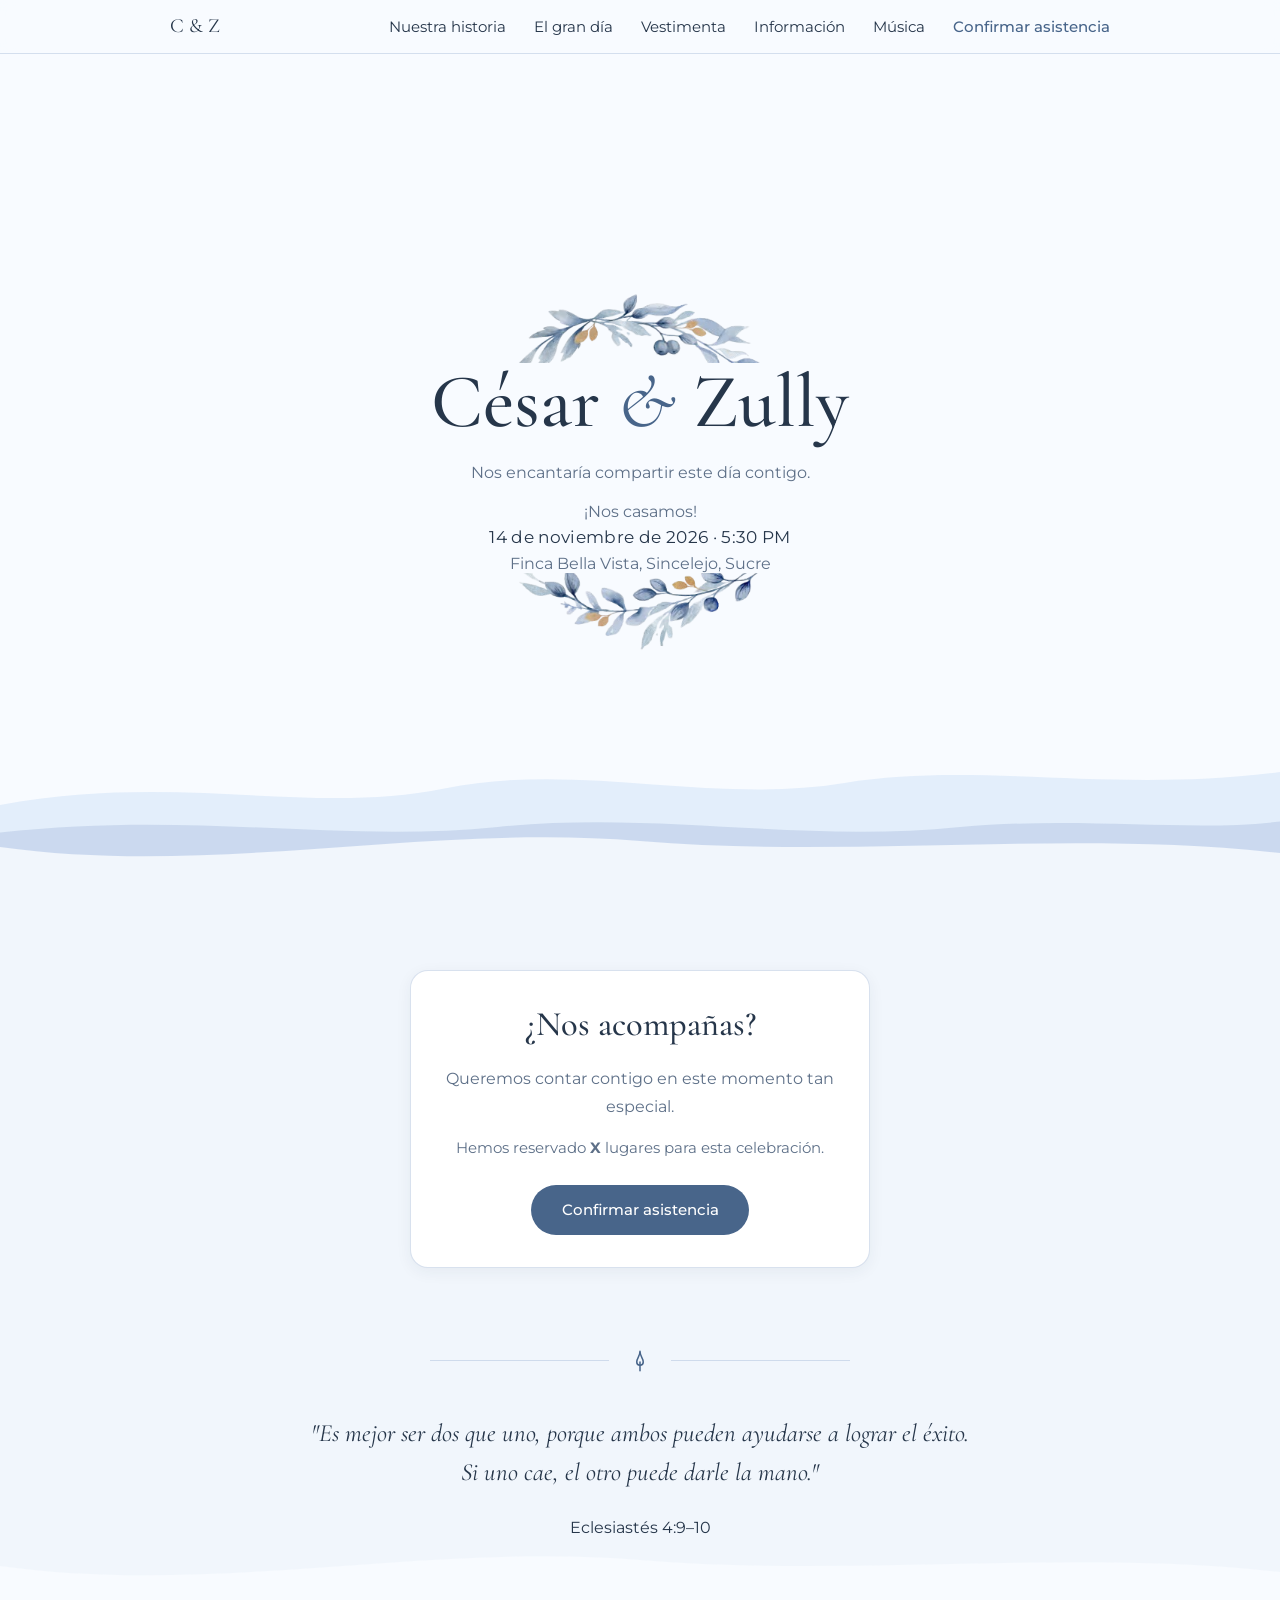
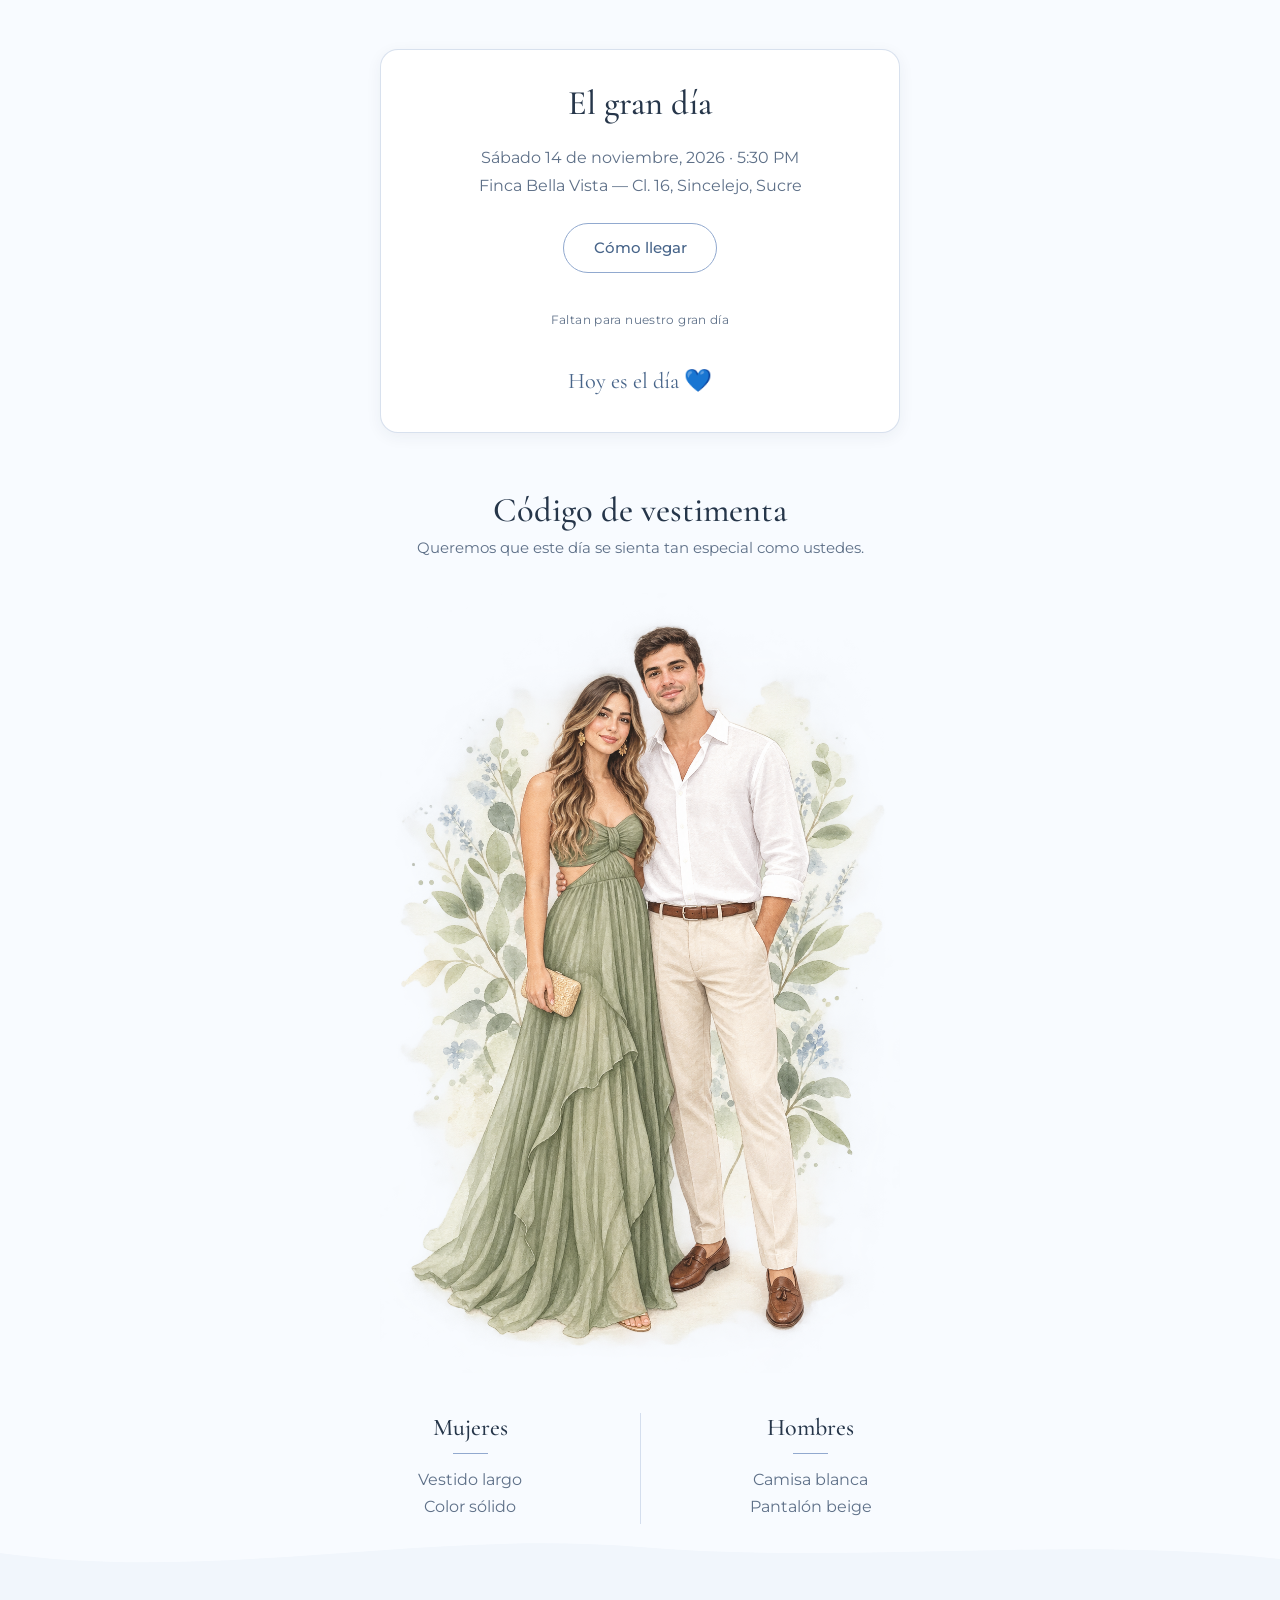
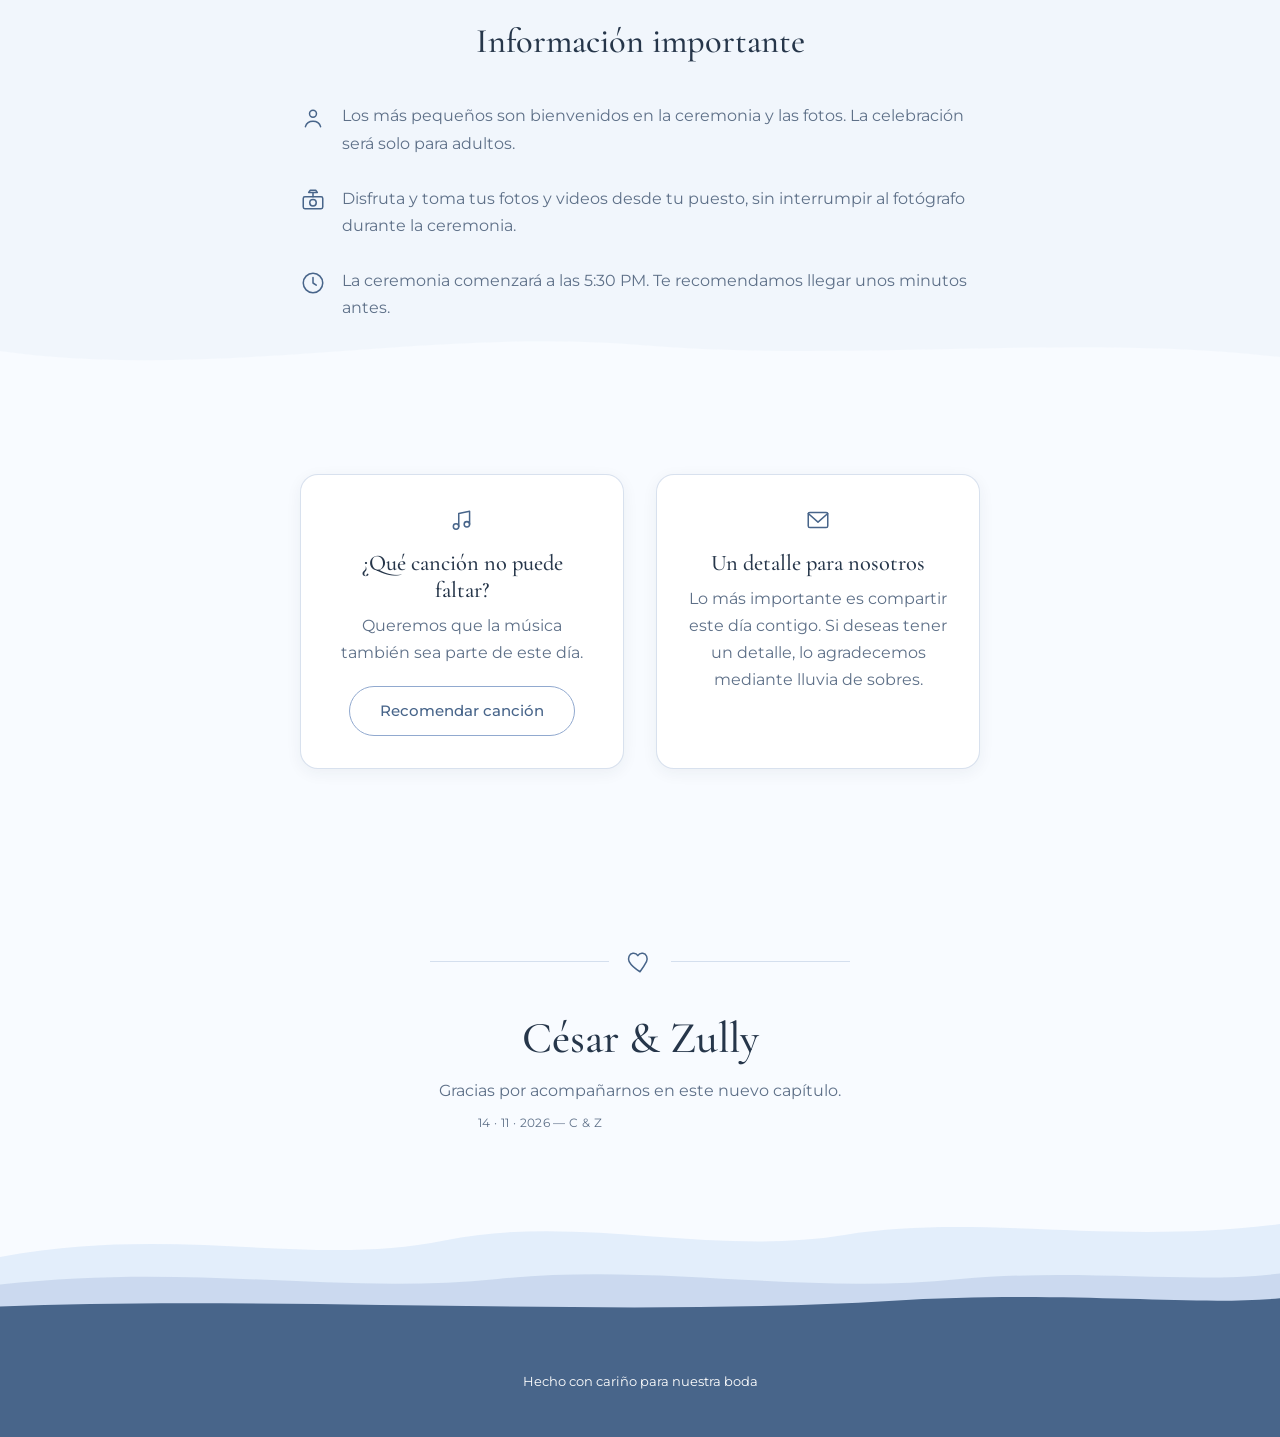
==== commit a807af58: "actualizacion-invitacion4" ====
--- a/index.html
+++ b/index.html
@@ -77,6 +77,7 @@
   width: 100%;
   line-height: 0;
   pointer-events: none;
+  z-index: 0;
 }
 .wave-divider svg { width: 100%; height: 60px; display: block; }
 .corner-leaf {
@@ -93,7 +94,7 @@
   pointer-events: none;
 }
 section { padding: 5.5rem 1.5rem; position: relative; overflow: hidden; }
-.section-inner { max-width: 680px; margin: 0 auto; }
+.section-inner { max-width: 680px; margin: 0 auto;   position: relative; z-index: 1;}
 .center { text-align: center; }
 @media (max-width: 600px) {
   section { padding: 2.25rem 1.25rem; }
@@ -167,7 +168,7 @@
 #rsvp .card { max-width: 460px; margin: 0 auto; }
 #rsvp .seats { font-size: 0.92rem; margin-bottom: 1.5rem; }
 
-#versiculo { text-align: center; background: var(--background-alt); padding-top: 2rem; padding-bottom: 3rem;}
+#versiculo { text-align: center; background: var(--background-alt); padding-top: 2rem; padding-bottom: 4rem;}
 #versiculo cite { display: block; margin-top: 1rem; font-style: normal; font-size: 0.85rem; color: var(--text-secondary); }
 
 #gran-dia .card { max-width: 520px; margin: 0 auto; text-align: center; }
@@ -299,8 +300,8 @@
 .frame-bottom img { bottom: 0; }
 #rsvp { padding-bottom: 3rem; }
 #gran-dia { padding-top: 3rem; padding-bottom: 2rem; }
-#vestimenta { padding-top: 1.5rem; }
-#informacion { padding-top: 2rem; padding-bottom: 2rem; }
+#vestimenta { padding-top: 1.5rem; padding-bottom: 4rem;}
+#informacion { padding-top: 2rem; padding-bottom: 4rem; }
 #musica { padding-bottom: 3rem; }
 #momentos { padding-top: 2rem; }
 </style>
@@ -360,12 +361,21 @@
 
   <!-- 02 — RSVP -->
   <section id="rsvp" class="reveal">
-    
+  
     <div class="section-inner card">
-      <h2>¿Nos acompañas?</h2>
-      <p class="center" style="margin:0 auto 1rem;">Estamos muy felices de compartir este día contigo.</p>
-      <p class="seats" id="rsvpSeats">Hemos reservado <strong>X</strong> lugares para esta celebración.</p>
-      <a href="https://docs.google.com/forms/d/e/1FAIpQLSfNix8wa4HY1BFsxWDJkT_h3bRk5N0mOSIoMMk3ZN9TSIPFig/viewform?usp=publish-editor" class="btn btn-primary" id="rsvpButton">Confirmar asistencia</a>
+      <h2 id="rsvpTitle">¿Nos acompañas?</h2>
+      <p class="center" id="rsvpMessage" style="margin:0 auto 1rem;">
+        Queremos contar contigo en este momento tan especial.
+      </p>
+      <p class="seats" id="rsvpSeats">
+        Hemos reservado <strong>X</strong> lugares para esta celebración.
+      </p>
+      <a
+        href="https://docs.google.com/forms/d/e/1FAIpQLSfNix8wa4HY1BFsxWDJkT_h3bRk5N0mOSIoMMk3ZN9TSIPFig/viewform?usp=publish-editor"
+        class="btn btn-primary"
+        id="rsvpButton">
+        Confirmar asistencia
+      </a>
     </div>
   </section>
 
@@ -603,62 +613,62 @@
   const timer = setInterval(updateCountdown, 1000);
 
   const guests = {
-    "G00": { name: "Familia Calderon Diaz", seats: 2, greeting: "Familia Calderon Diaz, nos encantaría compartir este día con ustedes." },
-    "G01": { name: "Familia Diaz Lara", seats: 5, greeting: "Familia Diaz Lara, nos encantaría compartir este día con ustedes." },
-    "G02": { name: "Familia Monterroza Diaz", seats: 2, greeting: "Familia Monterroza Diaz, nos encantaría compartir este día con ustedes." },
-    "G03": { name: "Familia Rivero", seats: 3, greeting: "Familia Rivero, nos encantaría compartir este día con ustedes." },
-    "G04": { name: "Alvaro", seats: 1, greeting: "Alvaro, nos encantaría compartir este día contigo." },
-    "G05": { name: "Paula", seats: 2, greeting: "Paula, hemos reservado 2 cupos para ti." },
-    "G06": { name: "Abuelo", seats: 1, greeting: "Abuelo, nos encantaría compartir este día contigo." },
-    "G07": { name: "Familia Arrieta Armesto", seats: 2, greeting: "Familia Arrieta Armesto, nos encantaría compartir este día con ustedes." },
-    "G08": { name: "Familia Bandas Arrieta", seats: 2, greeting: "Familia Bandas Arrieta, nos encantaría compartir este día con ustedes." },
-    "G09": { name: "Paola", seats: 2, greeting: "Paola, hemos reservado 2 cupos para ti." },
-    "G10": { name: "Familia Arrieta Hernández", seats: 2, greeting: "Familia Arrieta Hernández, nos encantaría compartir este día con ustedes." },
-    "G11": { name: "Ana", seats: 1, greeting: "Ana, nos encantaría compartir este día contigo." },
-    "G12": { name: "Familia Madera Meza", seats: 3, greeting: "Familia Madera Meza, nos encantaría compartir este día con ustedes." },
-    "G13": { name: "Abuela Maria", seats: 1, greeting: "Abuela Maria, nos encantaría compartir este día contigo." },
-    "G14": { name: "Mirtha", seats: 2, greeting: "Mirtha, hemos reservado 2 cupos para ti." },
-    "G15": { name: "Ana", seats: 2, greeting: "Ana, hemos reservado 2 cupos para ti." },
-    "G16": { name: "Yoli", seats: 2, greeting: "Yoli, hemos reservado 2 cupos para ti." },
-    "G17": { name: "Luz Dary", seats: 2, greeting: "Luz Dary, hemos reservado 2 cupos para ti." },
-    "G18": { name: "Andrea", seats: 1, greeting: "Andrea, nos encantaría compartir este día contigo." },
-    "G19": { name: "Karolay", seats: 1, greeting: "Karolay, nos encantaría compartir este día contigo." },
-    "G20": { name: "Vanesa", seats: 1, greeting: "Vanesa, nos encantaría compartir este día contigo." },
-    "G21": { name: "Tania", seats: 1, greeting: "Tania, nos encantaría compartir este día contigo." },
-    "G22": { name: "Eliza", seats: 2, greeting: "Eliza, hemos reservado 2 cupos para ti." },
-    "G23": { name: "María Camila", seats: 2, greeting: "María Camila, hemos reservado 2 cupos para ti." },
-    "G24": { name: "Familia Jaraba Alvarez", seats: 2, greeting: "Familia Jaraba Alvarez, nos encantaría compartir este día con ustedes." },
-    "G25": { name: "Delcy", seats: 1, greeting: "Delcy, nos encantaría compartir este día contigo." },
-    "G26": { name: "Familia Jaraba Tuiran", seats: 3, greeting: "Familia Jaraba Tuiran, nos encantaría compartir este día con ustedes." },
-    "G27": { name: "Familia Jaraba Lopez", seats: 2, greeting: "Familia Jaraba Lopez, nos encantaría compartir este día con ustedes." },
-    "G28": { name: "Familia Calderon Orozco", seats: 4, greeting: "Familia Calderon Orozco, nos encantaría compartir este día con ustedes." },
-    "G29": { name: "Familia Dominguez Orozco", seats: 2, greeting: "Familia Dominguez Orozco, nos encantaría compartir este día con ustedes." },
-    "G30": { name: "Familia Orozco Martinez", seats: 3, greeting: "Familia Orozco Martinez, nos encantaría compartir este día con ustedes." },
-    "G31": { name: "Familia Orozco Calderon", seats: 4, greeting: "Familia Orozco Calderon, nos encantaría compartir este día con ustedes." },
-    "G32": { name: "Familia Mendez Calderon", seats: 3, greeting: "Familia Mendez Calderon, nos encantaría compartir este día con ustedes." },
-    "G33": { name: "Edinso", seats: 2, greeting: "Edinso, hemos reservado 2 cupos para ti." },
-    "G34": { name: "Leidy", seats: 2, greeting: "Leidy, hemos reservado 2 cupos para ustedes." },
-    "G35": { name: "Familia Garcia Orozco", seats: 3, greeting: "Familia Garcia Orozco, nos encantaría compartir este día con ustedes." },
-    "G36": { name: "Andrew", seats: 2, greeting: "Andrew, hemos reservado 2 cupos para ustedes." },
-    "G37": { name: "Kennit", seats: 1, greeting: "Kennit, nos encantaría compartir este día contigo." },
-    "G38": { name: "Leonardo", seats: 1, greeting: "Leonardo, nos encantaría compartir este día contigo." },
-    "G39": { name: "Marcela", seats: 1, greeting: "Marcela, nos encantaría compartir este día contigo." },
-    "G40": { name: "María Camila U", seats: 1, greeting: "María Camila, nos encantaría compartir este día contigo." },
-    "G41": { name: "María Paula", seats: 1, greeting: "María Paula, nos encantaría compartir este día contigo." },
-    "G42": { name: "Familia Herazo Lopez", seats: 3, greeting: "Familia Herazo Lopez, nos encantaría compartir este día con ustedes." },
-    "G43": { name: "Nestor", seats: 2, greeting: "Nestor, hemos reservado 2 cupos para ti." },
-    "G44": { name: "Guillermo Orozco", seats: 1, greeting: "Guillermo Orozco, nos encantaría compartir este día contigo." },
-    "G45": { name: "Familia Daza", seats: 3, greeting: "Familia Daza, nos encantaría compartir este día con ustedes." },
-    "G46": { name: "Tio Jarol", seats: 1, greeting: "Tio Jarol, nos encantaría compartir este día contigo." },
-    "G47": { name: "Familia Herazo", seats: 4, greeting: "Familia Herazo, nos encantaría compartir este día con ustedes." },
-    "G48": { name: "Emilse", seats: 2, greeting: "Emilse, hemos reservado 2 cupos para ti." },
-    "G49": { name: "Miriam Arrieta", seats: 1, greeting: "Miriam Arrieta, nos encantaría compartir este día contigo." },
-    "G50": { name: "Luz Dary Sola", seats: 2, greeting: "Luz Dary, hemos reservado 2 cupos para ti." },
-    "G51": { name: "Tony Sierra", seats: 1, greeting: "Tony Sierra, nos encantaría compartir este día contigo." },
-    "G52": { name: "Allison Puerta", seats: 1, greeting: "Allison Puerta, nos encantaría compartir este día contigo." },
-    "G53": { name: "Hilda Oyola", seats: 1, greeting: "Hilda Oyola, nos encantaría compartir este día contigo." },
-    "G54": { name: "Jose David", seats: 1, greeting: "Jose David, nos encantaría compartir este día contigo." }
-  };
+  "G00": { name: "Familia Calderón Díaz", seats: 2, plural: true },
+  "G01": { name: "Familia Díaz Lara", seats: 5, plural: true },
+  "G02": { name: "Familia Monterroza Díaz", seats: 2, plural: true },
+  "G03": { name: "Familia Rivero", seats: 3, plural: true },
+  "G04": { name: "Álvaro", seats: 1, plural: false },
+  "G05": { name: "Paula", seats: 2, plural: false },
+  "G06": { name: "Fagil", seats: 1, plural: false },
+  "G07": { name: "Familia Arrieta Armesto", seats: 2, plural: true },
+  "G08": { name: "Familia Bandas Arrieta", seats: 2, plural: true },
+  "G09": { name: "Paola", seats: 2, plural: false },
+  "G10": { name: "Familia Arrieta Hernández", seats: 2, plural: true },
+  "G11": { name: "Ana", seats: 1, plural: false },
+  "G12": { name: "Familia Madera Meza", seats: 3, plural: true },
+  "G13": { name: "Abuela María", seats: 1, plural: false },
+  "G14": { name: "Mirtha", seats: 2, plural: false },
+  "G15": { name: "Ana", seats: 2, plural: false },
+  "G16": { name: "Yoli", seats: 2, plural: false },
+  "G17": { name: "Luz Dary", seats: 2, plural: false },
+  "G18": { name: "Andrea", seats: 1, plural: false },
+  "G19": { name: "Karolay", seats: 1, plural: false },
+  "G20": { name: "Vanesa", seats: 1, plural: false },
+  "G21": { name: "Tania", seats: 1, plural: false },
+  "G22": { name: "Eliza", seats: 2, plural: false },
+  "G23": { name: "María Camila", seats: 2, plural: false },
+  "G24": { name: "Familia Jaraba Álvarez", seats: 2, plural: true },
+  "G25": { name: "Delcy", seats: 1, plural: false },
+  "G26": { name: "Familia Jaraba Tuirán", seats: 3, plural: true },
+  "G27": { name: "Familia Jaraba López", seats: 2, plural: true },
+  "G28": { name: "Familia Calderón Orozco", seats: 4, plural: true },
+  "G29": { name: "Familia Domínguez Orozco", seats: 2, plural: true },
+  "G30": { name: "Familia Orozco Martínez", seats: 3, plural: true },
+  "G31": { name: "Familia Orozco Calderón", seats: 4, plural: true },
+  "G32": { name: "Familia Méndez Calderón", seats: 3, plural: true },
+  "G33": { name: "Edinso", seats: 2, plural: false },
+  "G34": { name: "Leidy", seats: 2, plural: false },
+  "G35": { name: "Familia García Orozco", seats: 3, plural: true },
+  "G36": { name: "Andrew y Melisa", seats: 2, plural: true },
+  "G37": { name: "Kennit", seats: 1, plural: false },
+  "G38": { name: "Leonardo", seats: 1, plural: false },
+  "G39": { name: "Marcela", seats: 1, plural: false },
+  "G40": { name: "María Camila", seats: 1, plural: false },
+  "G41": { name: "María Paula", seats: 1, plural: false },
+  "G42": { name: "Familia Herazo López", seats: 3, plural: true },
+  "G43": { name: "Néstor", seats: 2, plural: false },
+  "G44": { name: "Guillermo", seats: 1, plural: false },
+  "G45": { name: "Familia Daza Izquierdo", seats: 3, plural: true },
+  "G46": { name: "Jarol", seats: 1, plural: false },
+  "G47": { name: "Familia Herazo", seats: 4, plural: true },
+  "G48": { name: "Emilse", seats: 2, plural: false },
+  "G49": { name: "Miriam", seats: 1, plural: false },
+  "G50": { name: "Luz Dary", seats: 2, plural: false },
+  "G51": { name: "Tony", seats: 1, plural: false },
+  "G52": { name: "Allison", seats: 1, plural: false },
+  "G53": { name: "Hilda", seats: 1, plural: false },
+  "G54": { name: "José David", seats: 1, plural: false }
+};
  
   const RSVP_FORM_URL = "https://docs.google.com/forms/d/e/1FAIpQLSfNix8wa4HY1BFsxWDJkT_h3bRk5N0mOSIoMMk3ZN9TSIPFig/viewform?usp=publish-editor";
   const RSVP_NAME_ENTRY = "entry.641573948";
@@ -671,16 +681,51 @@
   const heroGreeting = document.getElementById('heroGreeting');
   const rsvpSeats = document.getElementById('rsvpSeats');
   const rsvpButton = document.getElementById('rsvpButton');
- 
+
+  const rsvpTitle = document.getElementById('rsvpTitle');
+  const rsvpMessage = document.getElementById('rsvpMessage');
+
   if (guest) {
-    heroGreeting.textContent = guest.greeting;
-    const palabraLugar = guest.seats === 1 ? 'lugar' : 'lugares';
-    rsvpSeats.innerHTML = `Hemos reservado <strong>${guest.seats}</strong> ${palabraLugar} para <strong>${guest.name}</strong>.`;
- 
-    rsvpButton.href = `${RSVP_FORM_URL}&${RSVP_NAME_ENTRY}=${encodeURIComponent(guest.name)}&${RSVP_SEATS_ENTRY}=${guest.seats}`;
-    } else {
-    heroGreeting.textContent = 'Nos encantaría compartir este día contigo.';
-    rsvpSeats.textContent = 'Escríbenos para confirmar cuántos lugares tenemos reservados para ti.';
+  const esPlural = guest.plural;
+
+  // HERO
+  heroGreeting.textContent = esPlural
+    ? `${guest.name}, nos encantaría compartir este día con ustedes.`
+    : `${guest.name}, nos encantaría compartir este día contigo.`;
+
+  // TÍTULO RSVP
+  rsvpTitle.textContent = esPlural
+    ? '¿Nos acompañan?'
+    : '¿Nos acompañas?';
+
+  // MENSAJE RSVP
+  rsvpMessage.textContent = esPlural
+    ? 'Queremos contar con ustedes en este momento tan especial.'
+    : 'Queremos contar contigo en este momento tan especial.';
+
+  // CUPOS
+  const palabraLugar = guest.seats === 1 ? 'lugar' : 'lugares';
+
+  rsvpSeats.innerHTML = esPlural
+    ? `Les hemos reservado <strong>${guest.seats}</strong> ${palabraLugar}.`
+    : `Te hemos reservado <strong>${guest.seats}</strong> ${palabraLugar}.`;
+
+  // GOOGLE FORMS
+  rsvpButton.href =
+    `${RSVP_FORM_URL}&${RSVP_NAME_ENTRY}=${encodeURIComponent(guest.name)}&${RSVP_SEATS_ENTRY}=${guest.seats}`;
+
+  } else {
+    heroGreeting.textContent =
+      'Nos encantaría compartir este día contigo.';
+
+    rsvpTitle.textContent =
+      '¿Nos acompañas?';
+
+    rsvpMessage.textContent =
+      'Queremos contar contigo en este momento tan especial.';
+
+    rsvpSeats.textContent =
+      'Escríbenos para confirmar cuántos lugares tenemos reservados para ti.';
   }
 </script>
 </body>
